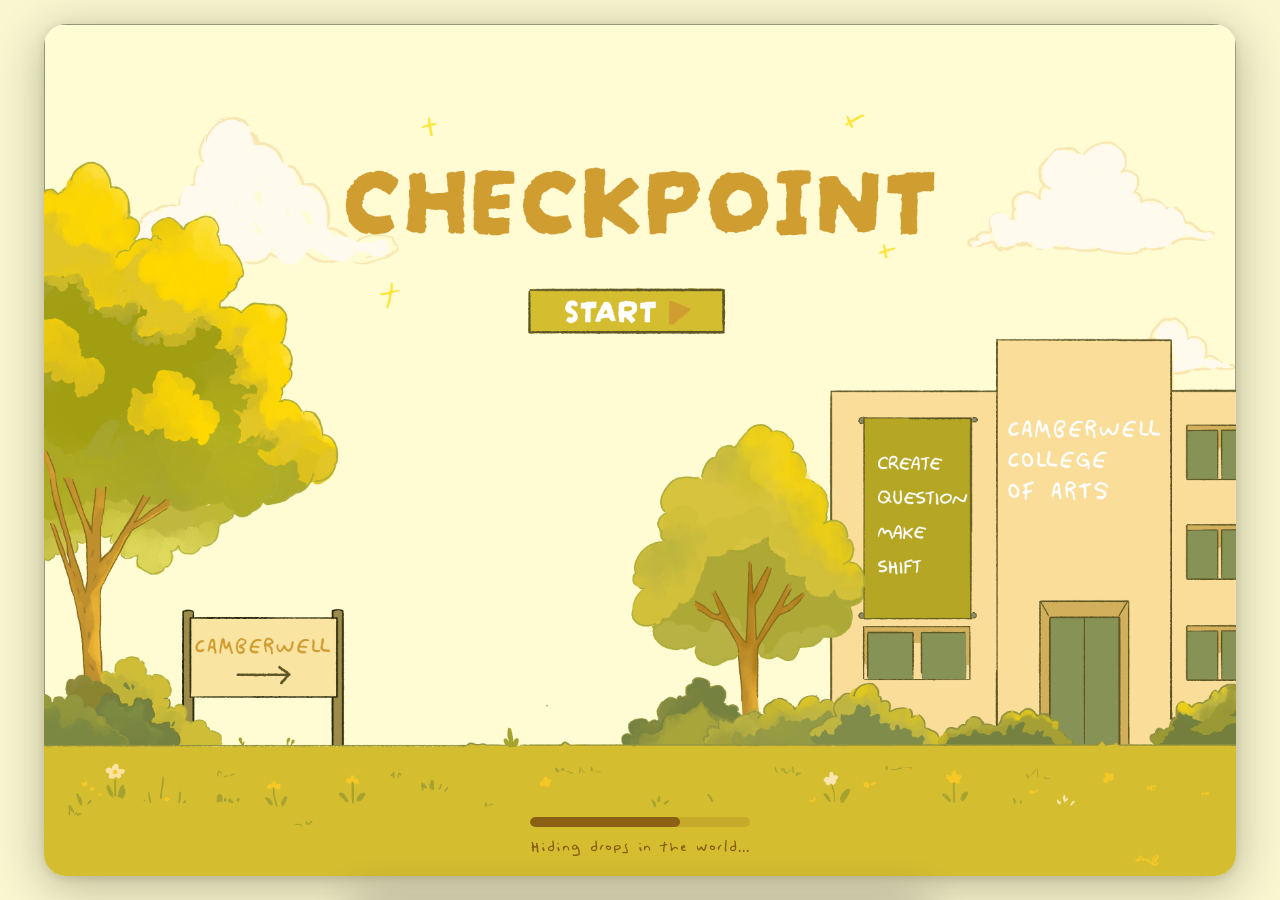
==== index.html @ 0025267d "added nickname system and study lobby usernames" ====
<!DOCTYPE html>
<html lang="en">
<head>
  <!-- Tells the browser what type of HTML this is -->
  <meta charset="UTF-8"/>
  <!-- Makes the website responsive on phones/tablets -->
  <meta name="viewport" content="width=device-width, initial-scale=1.0"/>
   <!-- Title shown on browser tab -->
  <title>CHECKPOINT — A digital archive by Camberwell students</title>
   <!-- Short description for search engines -->
  <meta name="description" content="Explore memories, music, unfinished thoughts, and creative fragments left by Camberwell students."/>
  <!-- Connects the CSS file for styling -->
  <link rel="stylesheet" href="css/styles.css"/>
</head>
<body>

<!-- ──────────────────────────────────────────────────────────────
     SCREEN 1 — ARRIVAL (loading + start merged into one screen)
     The illustration is shown immediately.
     A loading bar overlay fades out after ~2.5 s.
     Only then does the START button become active — no auto-advance.
────────────────────────────────────────────────────────────────── -->
<div class="screen active" id="screen-arrival">

  <!-- Image wrapper — JS sizes & centres the image precisely -->
  <div id="arrival-img-wrap">
    <img id="arrival-scene"
         src="img/Loading%20Screen%20Finish.png"
         alt="Checkpoint campus"/>

    <!-- Invisible hotspot: disabled until loading finishes, then JS enables it -->
    <button id="start-btn"
            aria-label="Enter the world"
            disabled
            onclick="transitionTo('nickname')">
    </button>

    <!-- Boy walk — wrapper clips; each img shifted so character stays centred -->
    <div id="boy-wrap" aria-hidden="true">
      <img class="boy-frame" id="boy-f1" src="img/Boy%20Walking%201.png"/>
      <img class="boy-frame" id="boy-f2" src="img/Boy%20Walking%202.png"/>
      <img class="boy-frame" id="boy-f3" src="img/Boy%20Walking%203.png"/>
    </div>

    <!-- Falling leaves from the tree canopy (arrival screen only) -->
    <div id="falling-leaves" aria-hidden="true"></div>

    <div id="sparkle-container"></div>
  </div>

  <!-- Loading bar sits on top; fades out when ready -->
  <div id="loading-overlay">
    <div class="loading-track">
      <div class="loading-fill" id="loading-fill"></div>
    </div>
    <p class="loading-text" id="loading-text">Waking up the campus...</p>
  </div>

</div>


<!-- ──────────────────────────────────────────────────────────────
     SCREEN 2 — NICKNAME (after START, before map)
────────────────────────────────────────────────────────────────── -->
<div class="screen" id="screen-nickname">
  <div id="nickname-img-wrap">
    <img id="nickname-bg" src="img/Nickname.png" alt="Choose nickname"/>

    <input id="nickname-input" type="text" maxlength="12"
           autocomplete="off" spellcheck="false"
           aria-label="Choose nickname"/>

    <button id="nickname-enter-btn" type="button"
            aria-label="Enter Camberwell"></button>

    <p id="nickname-error" aria-live="polite"></p>
  </div>
</div>


<!-- ──────────────────────────────────────────────────────────────
     SCREEN 3 — WORLD MAP
     SVG campus map with 5 zones and glowing checkpoint dots.
────────────────────────────────────────────────────────────────── -->
<div class="screen" id="screen-world">

  <!-- Framed wrapper — same border/shadow as the loading screen -->
  <div id="world-img-wrap">
    <img id="map-bg" src="img/page%202/Map%20Page%202.png" alt="Campus map"/>

    <!-- Walking boy avatar — controlled by WASD or click -->
    <div id="map-boy">
      <img class="map-frame" id="map-f1" src="img/Boy%20Walking%201.png" alt=""/>
      <img class="map-frame" id="map-f2" src="img/Boy%20Walking%202.png" alt=""/>
      <img class="map-frame" id="map-f3" src="img/Boy%20Walking%203.png" alt=""/>
    </div>

    <!-- Clickable zone hotspots overlaid on the map PNG -->
    <!-- Canvas easel — bottom-left wooden stand -->
    <button class="map-zone-btn" id="zone-canvas-btn"
            style="left:10%;top:74%"
            onclick="openCanvasRoom()"
            aria-label="Open Blank Canvas">
      <span class="mzb-dot"></span>
      <span class="mzb-label">🎨 Canvas</span>
    </button>

    <!-- Library building — left side, LIBRARY sign -->
    <button class="map-zone-btn" id="zone-library-btn"
            style="left:14%;top:44%"
            onclick="openLibrary()"
            aria-label="Open Library Timer">
      <span class="mzb-dot"></span>
      <span class="mzb-label">📚 Library</span>
    </button>

    <!-- Picnic blanket — vinyl disc + film tape, top right → Leave a Drop -->
    <button class="map-zone-btn mzb-drop" id="zone-picnic-btn"
            style="left:82%;top:31%"
            onclick="openLeaveFromPicnic()"
            aria-label="Leave a Drop">
      <span class="mzb-dot"></span>
      <span class="mzb-label">✏️ Leave a drop</span>
    </button>

    <!-- Green notice board — centre of map → show student notes -->
    <button class="map-zone-btn mzb-board" id="zone-board-btn"
            style="left:43%;top:52%"
            onclick="openNoticeBoard()"
            aria-label="Open Notice Board">
      <span class="mzb-dot"></span>
      <span class="mzb-label">📋 Notice Board</span>
    </button>

    <!-- Camera on tripod — upper centre → Camera Compass (photo links) -->
    <button class="map-zone-btn mzb-camera" id="zone-camera-btn"
            style="left:50%;top:28%"
            onclick="openCameraCompass()"
            aria-label="Open Camera Compass">
      <span class="mzb-dot"></span>
      <span class="mzb-label">📷 Camera Compass</span>
    </button>

    <!-- Map page nature decor — sparse grass & flowers on empty green only -->
    <div id="map-flowers" aria-hidden="true">
      <!-- Top-left grass -->
      <img class="map-deco map-grass map-top sway-c" src="img/page%202/grass.png" alt="" style="left:8%;top:19%;animation-duration:7s;animation-delay:0.4s"/>
      <img class="map-deco map-flower map-yellow map-top sway-a" src="img/page%202/Yellow%20Flowers.png" alt="" style="left:4%;top:23%;animation-duration:8s;animation-delay:0s"/>
      <!-- Top-middle grass flanking camera -->
      <img class="map-deco map-flower map-white map-top sway-b" src="img/page%202/Flower.png" alt="" style="left:34%;top:22%;animation-duration:7.4s;animation-delay:1.8s"/>
      <img class="map-deco map-flower map-yellow map-top sway-a" src="img/page%202/Yellow%20Flowers.png" alt="" style="left:63%;top:21%;animation-duration:6.8s;animation-delay:1.2s"/>
      <!-- Top-right grass near picnic -->
      <img class="map-deco map-grass map-top sway-b" src="img/page%202/grass.png" alt="" style="left:75%;top:21%;animation-duration:8.2s;animation-delay:2.2s"/>
      <img class="map-deco map-flower map-white map-top sway-c" src="img/page%202/Flower.png" alt="" style="left:87%;top:19%;animation-duration:7.6s;animation-delay:0.3s"/>
      <!-- Left side empty grass -->
      <img class="map-deco map-grass sway-a" src="img/page%202/grass.png" alt="" style="left:2%;top:53%;animation-duration:7.8s;animation-delay:1.6s"/>
      <!-- Right side empty grass -->
      <img class="map-deco map-grass sway-b" src="img/page%202/grass.png" alt="" style="left:93%;top:44%;animation-duration:7.2s;animation-delay:1.4s"/>
      <!-- Bottom foreground grass -->
      <img class="map-deco map-flower map-yellow sway-b" src="img/page%202/Yellow%20Flowers.png" alt="" style="left:24%;bottom:3%;animation-duration:8.4s;animation-delay:2s"/>
      <img class="map-deco map-grass sway-c" src="img/page%202/grass.png" alt="" style="left:39%;bottom:4%;animation-duration:6.5s;animation-delay:0.8s"/>
      <img class="map-deco map-flower map-white sway-a" src="img/page%202/Flower.png" alt="" style="left:52%;bottom:3%;animation-duration:8.2s;animation-delay:2.4s"/>
      <img class="map-deco map-flower map-yellow sway-b" src="img/page%202/Yellow%20Flowers.png" alt="" style="left:73%;bottom:4%;animation-duration:7s;animation-delay:1s"/>
    </div>

    <!-- HTML overlay: title sits above the map -->
    <div id="world-overlay">
      <div id="world-title-block">
        <div class="world-title">CHECKPOINT</div>
        <div class="world-subtitle">A digital archive by Camberwell students</div>
      </div>
      <button id="vol-toggle" onclick="toggleMapAudio()" aria-label="Toggle music" title="Toggle music">🔊</button>
    </div>
  </div>
</div>


<!-- ──────────────────────────────────────────────────────────────
     PANEL — GENERIC ZONE (garden / workshop / forest / corner)
────────────────────────────────────────────────────────────────── -->
<div id="panel-zone" role="region" aria-label="Zone drops">
  <div class="zone-panel-top">
    <div>
      <div class="zone-panel-heading" id="zone-panel-title"></div>
      <div class="zone-panel-desc"    id="zone-panel-desc"></div>
    </div>
    <button class="panel-close-btn" onclick="closeZonePanel()" aria-label="Close">✕</button>
  </div>
  <div class="zone-cards-grid" id="zone-cards-grid"></div>
</div>


<!-- ──────────────────────────────────────────────────────────────
     MODAL — DROP DETAIL
     Slides up when a checkpoint dot is clicked.
────────────────────────────────────────────────────────────────── -->
<div id="modal-drop" role="dialog" aria-modal="true" aria-label="Drop detail">
  <div class="drop-panel">
    <div class="drag-handle"></div>

    <div class="drop-row-top">
      <span class="drop-found-label" id="drop-found-label">📍 Drop Found</span>
      <button class="drop-close" onclick="closeDrop()" aria-label="Close">✕</button>
    </div>

    <div class="drop-content" id="drop-content-inner">
      <!-- rendered by JS -->
    </div>

    <p class="drop-caption" id="drop-caption"></p>

    <div class="drop-footer">
      <span class="mood-tag" id="drop-mood">peaceful</span>
      <span class="sep">·</span>
      <span class="drop-username" id="drop-username">anonymous student</span>
      <span class="sep">·</span>
      <span class="drop-timestamp" id="drop-timestamp"></span>
    </div>

  </div>
</div>


<!-- ──────────────────────────────────────────────────────────────
     MODAL — LEAVE A DROP
     Form to contribute a new drop to the archive.
────────────────────────────────────────────────────────────────── -->
<div id="modal-leave" role="dialog" aria-modal="true" aria-label="Leave a drop">
  <div class="leave-panel">
    <div class="drag-handle"></div>

    <div class="leave-header">
      <div class="leave-title"><span>✏️</span> Leave a drop</div>
      <button class="drop-close" onclick="closeLeaveForm()" aria-label="Close">✕</button>
    </div>

    <!-- Form -->
    <div id="leave-form-wrap">

      <div class="form-group">
        <label class="form-label" for="drop-url">Spotify / YouTube link <span style="opacity:.5;font-weight:400">(optional)</span></label>
        <input class="form-input" id="drop-url" type="url"
               placeholder="https://open.spotify.com/track/…"/>
      </div>

      <div class="form-group">
        <label class="form-label" for="drop-message">Write something <span style="opacity:.5;font-weight:400">(optional if link provided)</span></label>
        <textarea class="form-textarea" id="drop-message" maxlength="200"
                  placeholder="A song that got you through deadline week. A memory. A thought you never said out loud…"></textarea>
        <div class="char-count" id="char-count">0 / 200</div>
      </div>

      <div class="form-group">
        <label class="form-label">Where does this belong?</label>
        <div class="chip-row" id="area-chips">
          <!-- built by JS -->
        </div>
      </div>

      <div class="form-group">
        <label class="form-label">Mood</label>
        <div class="chip-row" id="mood-chips">
          <!-- built by JS -->
        </div>
      </div>

      <div class="form-group">
        <div class="anon-row">
          <input type="checkbox" id="anon-check" checked/>
          <label for="anon-check">Stay anonymous</label>
        </div>
        <div id="name-field-wrap" style="display:none; margin-top:8px">
          <input class="form-input" id="drop-name" type="text"
                 placeholder="Your name or a nickname"/>
        </div>
      </div>

      <button class="submit-btn" onclick="submitDrop()">Drop it into the world →</button>
    </div>

    <!-- Success state -->
    <div id="leave-success">
      <div class="success-icon">✨</div>
      <div class="success-title">Drop left behind.</div>
      <p class="success-text">
        Your fragment is now part of the world.<br/>
        Someone will find it — maybe today, maybe years from now.
      </p>
      <button class="success-back" onclick="closeLeaveForm()">Back to the map</button>
      <button class="success-board" onclick="closeLeaveForm(); openNoticeBoard();">📋 See it on the Notice Board</button>
    </div>
  </div>
</div>


<!-- ──────────────────────────────────────────────────────────────
     PANEL — MEDIA MEADOW (full zone detail)
────────────────────────────────────────────────────────────────── -->
<div id="panel-meadow" role="region" aria-label="Media Meadow">
  <div class="meadow-top">
    <div>
      <div class="meadow-heading">🎵 Media Meadow</div>
      <div class="meadow-desc">Songs, playlists, and videos left by students who needed music most.</div>
    </div>
    <button class="panel-close-btn" onclick="closeMeadow()" aria-label="Close Media Meadow">✕</button>
  </div>
  <div class="music-grid" id="meadow-grid">
    <!-- populated by JS -->
  </div>
</div>


<!-- ──────────────────────────────────────────────────────────────
     PANEL — CAMERA COMPASS (photo links / Instagram)
────────────────────────────────────────────────────────────────── -->
<div id="panel-camera" role="dialog" aria-modal="true" aria-label="Camera Compass">
  <div class="camera-panel-inner">
    <div class="camera-panel-header">
      <div class="camera-panel-title">📷 Camera Compass</div>
      <button class="panel-close-btn cam-close" onclick="closeCameraCompass()" aria-label="Close">✕</button>
    </div>
    <p class="camera-panel-sub">Photos and moments shared by Camberwell students.</p>

    <!-- Submit a link -->
    <div class="camera-submit-row">
      <input class="form-input cam-input" id="camera-link-input" type="url"
             placeholder="Instagram, Behance, VSCO, or photo URL…"/>
      <input class="form-input cam-input" id="camera-caption-input" type="text"
             placeholder="Caption (optional)" maxlength="100"/>
      <button class="camera-submit-btn" onclick="submitCameraLink()">📌 Pin it</button>
    </div>

    <!-- Upload a selfie / photo -->
    <div class="cam-selfie-divider">— or upload a photo —</div>
    <div class="cam-selfie-row">
      <input type="file" id="cam-file-input" accept="image/*" style="display:none"
             onchange="handleCameraUpload(this)"/>
      <button class="camera-submit-btn cam-selfie-btn"
              onclick="document.getElementById('cam-file-input').click()">📸 Choose Photo</button>
      <input class="form-input cam-input" id="cam-selfie-caption" type="text"
             placeholder="Caption (optional)" maxlength="100"/>
    </div>
    <div id="cam-upload-preview" class="cam-preview-wrap">
      <img id="cam-preview-img" class="cam-preview-img" alt="Preview"/>
      <button class="camera-submit-btn cam-pin-btn" onclick="submitSelfie()">
        📌 Pin to Notice Board
      </button>
    </div>

    <!-- Grid of submitted photo links -->
    <div class="camera-grid" id="camera-grid">
      <!-- populated by JS -->
    </div>
  </div>
</div>


<!-- ──────────────────────────────────────────────────────────────
     PANEL — NOTICE BOARD (kept for legacy JS references)
────────────────────────────────────────────────────────────────── -->
<div id="panel-noticeboard" style="display:none" aria-hidden="true"></div>

<!-- ──────────────────────────────────────────────────────────────
     SCREEN — NOTICE BOARD
────────────────────────────────────────────────────────────────── -->
<div class="screen" id="screen-noticeboard">
  <div id="nb-wrap">

    <img id="nb-bg" src="img/Notice%20Board/Notice%20Board.png" alt="Notice Board"/>

    <!-- Back to map -->
    <button id="nb-back" onclick="closeNoticeBoard()" aria-label="Back to map"></button>

    <!-- 6 sticky-note drop slots (populated by JS) -->
    <div class="nb-slot" id="nb-slot-0"></div>
    <div class="nb-slot" id="nb-slot-1"></div>
    <div class="nb-slot" id="nb-slot-2"></div>
    <div class="nb-slot" id="nb-slot-3"></div>
    <div class="nb-slot" id="nb-slot-4"></div>
    <div class="nb-slot" id="nb-slot-5"></div>

    <!-- Write a note — overlaid on the illustrated card -->
    <textarea id="nb-note-input"
              maxlength="200"
              placeholder="leave a thought…"></textarea>
    <button   id="nb-post-btn"
              onclick="submitNoticeBoardNote()"></button>

  </div>
</div>


<!-- ──────────────────────────────────────────────────────────────
     PANEL — BLANK CANVAS (drawing room)
────────────────────────────────────────────────────────────────── -->
<div id="panel-canvas" role="dialog" aria-modal="true" aria-label="Blank Canvas">
  <div class="canvas-panel-inner">
    <div class="canvas-panel-header">
      <div class="canvas-panel-title">🎨 Blank Canvas</div>
      <button class="panel-close-btn" onclick="closeCanvasRoom()" aria-label="Close">✕</button>
    </div>

    <!-- Toolbar -->
    <div class="canvas-toolbar" id="canvas-toolbar">
      <button class="tool-btn active" id="tool-pen"    onclick="setTool('pen')"    title="Pen">✏️</button>
      <button class="tool-btn"        id="tool-eraser" onclick="setTool('eraser')" title="Eraser">⬜</button>
      <button class="tool-btn"        id="tool-text"   onclick="setTool('text')"   title="Add text">T</button>

      <div class="toolbar-sep"></div>

      <!-- Brush size -->
      <input type="range" id="brush-size" min="2" max="40" value="6" title="Brush size"
             oninput="updateBrushSize(this.value)"/>

      <div class="toolbar-sep"></div>

      <!-- Colour swatches -->
      <div class="color-swatches" id="color-swatches">
        <div class="swatch selected" style="--c:#2a1a04" data-color="#2a1a04" onclick="setColor('#2a1a04')"></div>
        <div class="swatch" style="--c:#e05a2a" data-color="#e05a2a" onclick="setColor('#e05a2a')"></div>
        <div class="swatch" style="--c:#e8c242" data-color="#e8c242" onclick="setColor('#e8c242')"></div>
        <div class="swatch" style="--c:#4a9a4a" data-color="#4a9a4a" onclick="setColor('#4a9a4a')"></div>
        <div class="swatch" style="--c:#4a80c8" data-color="#4a80c8" onclick="setColor('#4a80c8')"></div>
        <div class="swatch" style="--c:#9a4ac8" data-color="#9a4ac8" onclick="setColor('#9a4ac8')"></div>
        <div class="swatch" style="--c:#e84a8a" data-color="#e84a8a" onclick="setColor('#e84a8a')"></div>
        <div class="swatch" style="--c:#f8f0d8" data-color="#f8f0d8" onclick="setColor('#f8f0d8')"></div>
        <input type="color" id="custom-color" title="Custom colour" value="#2a1a04"
               oninput="setColor(this.value)" style="width:28px;height:28px;border:none;border-radius:50%;cursor:pointer;padding:0"/>
      </div>

      <div class="toolbar-sep"></div>
      <button class="tool-btn tool-clear" onclick="clearCanvas()" title="Clear all">🗑</button>
    </div>

    <!-- The drawing surface -->
    <canvas id="drawing-canvas"></canvas>

    <!-- Floating text input (appears on canvas click in text mode) -->
    <input id="canvas-text-input" type="text" placeholder="Type something…"
           style="display:none; color:#2a1a04"/>
  </div>
</div>


<!-- ──────────────────────────────────────────────────────────────
     PANEL — LIBRARY TIMER (focus / study room)
────────────────────────────────────────────────────────────────── -->
<div id="panel-library" role="dialog" aria-modal="true" aria-label="Library Study Timer">
  <div class="library-panel-inner">
    <div class="library-panel-header">
      <div class="library-panel-title">📚 Library</div>
      <button class="panel-close-btn" onclick="closeLibrary()" aria-label="Close">✕</button>
    </div>

    <p class="library-subtitle">Set a timer. Work in silence.</p>

    <!-- Clock display -->
    <div class="timer-display" id="timer-display">00:00:00</div>

    <!-- Preset buttons -->
    <div class="timer-presets">
      <button class="preset-btn" onclick="setTimerPreset(25)">25 min</button>
      <button class="preset-btn" onclick="setTimerPreset(45)">45 min</button>
      <button class="preset-btn" onclick="setTimerPreset(60)">1 hr</button>
      <button class="preset-btn" onclick="setTimerPreset(90)">1.5 hr</button>
    </div>

    <!-- Custom input -->
    <div class="timer-inputs">
      <div class="time-input-group">
        <input type="number" id="t-hours"   min="0" max="23" value="0" placeholder="HH"/>
        <label>h</label>
      </div>
      <div class="time-input-group">
        <input type="number" id="t-minutes" min="0" max="59" value="25" placeholder="MM"/>
        <label>m</label>
      </div>
      <div class="time-input-group">
        <input type="number" id="t-seconds" min="0" max="59" value="0" placeholder="SS"/>
        <label>s</label>
      </div>
    </div>

    <!-- Controls -->
    <div class="timer-controls">
      <button class="timer-btn timer-start"  id="timer-start-btn"  onclick="toggleTimer()">▶ Start</button>
      <button class="timer-btn timer-reset"  onclick="resetTimer()">↺ Reset</button>
    </div>

    <p class="timer-note" id="timer-note"></p>
  </div>
</div>


<!-- ──────────────────────────────────────────────────────────────
     SCREEN 3 — STUDY LOBBY (illustrated page)
────────────────────────────────────────────────────────────────── -->
<div class="screen" id="screen-study">
  <div id="study-img-wrap">
    <img id="study-bg"
         src="img/Study%20Group/Study%20Lobby.png"
         alt="Study Lobby"/>

    <!-- Transparent back button over illustrated "< back to map" -->
    <button id="study-back" onclick="backFromStudy()" aria-label="Back to map"></button>

    <!-- Transparent hit-target over the illustrated green "start" button -->
    <button id="study-start-btn" onclick="openStudyTimerModal()" aria-label="Start timer"></button>

    <!-- Online users on the laptop screen -->
    <div id="study-laptop-online" aria-live="polite"></div>

    <!-- Countdown overlay — shown when timer is running -->
    <div id="study-timer-display">
      <div id="study-timer-count">00:00</div>
      <button id="study-timer-stop" onclick="stopStudyTimer()" aria-label="Stop timer">■ Stop</button>
    </div>

    <!-- Music selector — below the timer card -->
    <div id="study-music-picker">
      <button class="study-music-btn" data-track="ink-rain"   onclick="playStudyMusic('ink-rain')">Ink Rain</button>
      <button class="study-music-btn" data-track="petals"     onclick="playStudyMusic('petals')">Petals</button>
      <button class="study-music-btn" data-track="tokyo-cafe" onclick="playStudyMusic('tokyo-cafe')">Tokyo Cafe</button>
      <button class="study-music-btn" id="study-music-off"    onclick="stopStudyMusic()">Off</button>
    </div>
  </div>
</div>

<!-- Study timer duration picker modal -->
<div id="study-timer-modal" role="dialog" aria-modal="true" aria-label="Set study timer">
  <div id="study-timer-panel">
    <div id="study-timer-title">⏱ How long will you study?</div>
    <div id="study-dur-presets">
      <button class="study-dur-btn" data-min="25"  onclick="selectStudyDur(this)">25 min</button>
      <button class="study-dur-btn" data-min="45"  onclick="selectStudyDur(this)">45 min</button>
      <button class="study-dur-btn" data-min="60"  onclick="selectStudyDur(this)">60 min</button>
      <button class="study-dur-btn" data-min="90"  onclick="selectStudyDur(this)">90 min</button>
    </div>
    <input id="study-custom-min" type="number" min="0.5" max="300" step="0.5"
           placeholder="Custom minutes (0.5 = 30 sec)"/>
    <div id="study-timer-actions">
      <button id="study-timer-cancel"  onclick="cancelStudyTimerModal()">Cancel</button>
      <button id="study-timer-confirm" onclick="confirmStudyTimer()">Start</button>
    </div>
  </div>
</div>


<!-- ──────────────────────────────────────────────────────────────
     SCREEN 4 — LEAVE A DROP (illustrated page)
────────────────────────────────────────────────────────────────── -->
<div class="screen" id="screen-leave-page">
  <div id="leave-page-wrap">

    <!-- Full-bleed illustrated background -->
    <img id="leave-page-bg"
         src="img/Leave%20a%20Drop/Leave%20a%20Drop%20(2).png"
         alt="Leave a drop"/>

    <!-- Invisible hit-target over the illustrated "← back to map" text -->
    <button id="leave-page-back" onclick="backToMap()" aria-label="Back to map"></button>

    <!-- Invisible overlays — illustration provides all visual UI.
         #leave-page-form covers the whole dashed box; children are placed
         over the exact illustrated elements. -->
    <div id="leave-page-form">

      <!-- Inline input sits over the illustrated white rectangle -->
      <input id="lp-url-input" type="text"
             placeholder="Paste a TikTok, YouTube, Spotify link..."
             onkeydown="if(event.key==='Enter') submitLeavePageDrop()"/>

      <!-- Green drop it button -->
      <button class="lp-drop-btn" onclick="submitLeavePageDrop()" aria-label="Drop it"></button>

    </div>

    <!-- Success state — swaps in after submit -->
    <div id="leave-page-success">
      <div class="lp-success-icon">✨</div>
      <div class="lp-success-title">Drop left behind.</div>
      <p class="lp-success-sub">Your fragment is now part of the world.</p>
      <button class="lp-success-back"  onclick="backToMap()">← back to map</button>
      <button class="lp-success-board" onclick="backToMap(); openNoticeBoard();">📋 See the Notice Board</button>
    </div>

  </div>
</div>


<!-- Toast notification -->
<div id="toast" role="status" aria-live="polite"></div>

<!-- ──────────────────────────────────────────────────────────────
     SCREEN 5 — CAMPUS CAMERA
────────────────────────────────────────────────────────────────── -->
<div class="screen" id="screen-camera">
  <div id="cc-wrap">

    <img id="cc-bg" src="img/Campus%20Camera/Campus%20Camera.png" alt="Campus Camera"/>

    <!-- Back to map hit-target -->
    <button id="cc-back" onclick="backFromCamera()" aria-label="Back to map"></button>

    <!-- "Choose a file" hit-target over the illustrated button -->
    <button id="cc-upload-btn" onclick="ccTriggerUpload()" aria-label="Upload photo"></button>
    <input type="file" id="cc-file-input" accept="image/jpeg,image/png,image/webp,.jpg,.jpeg,.png,.webp"
           style="display:none" onchange="ccHandleUpload(this)">
    <p id="cc-upload-status" aria-live="polite"></p>

    <!-- Photo slots — absolute over 2048×1447 background, clipped to inner frames -->
    <div id="cc-grid" class="campus-camera-section"></div>

  </div>
</div>

<!-- ──────────────────────────────────────────────────────────────
     SCREEN 6 — CANVAS ROOM
────────────────────────────────────────────────────────────────── -->
<div class="screen" id="screen-canvas">
  <div id="cv-wrap">

    <!-- ── Toolbar ── -->
    <div id="cv-toolbar">

      <button id="cv-back" onclick="backFromCanvas()">← Map</button>

      <div class="cv-divider"></div>

      <!-- Drawing tools -->
      <div class="cv-group">
        <button class="cv-tool-btn active" data-tool="pencil"     onclick="cvSetTool('pencil')"     title="Pencil">✏️</button>
        <button class="cv-tool-btn"        data-tool="pen"        onclick="cvSetTool('pen')"        title="Ink Pen">🖊</button>
        <button class="cv-tool-btn"        data-tool="brush"      onclick="cvSetTool('brush')"      title="Brush">🖌️</button>
        <button class="cv-tool-btn"        data-tool="marker"     onclick="cvSetTool('marker')"     title="Marker">🖍️</button>
        <button class="cv-tool-btn"        data-tool="highlighter"onclick="cvSetTool('highlighter')"title="Highlighter">🌟</button>
        <button class="cv-tool-btn"        data-tool="eraser"     onclick="cvSetTool('eraser')"     title="Eraser">◻</button>
        <button class="cv-tool-btn"        data-tool="text"       onclick="cvSetTool('text')"       title="Text Box">T</button>
      </div>

      <div class="cv-divider"></div>

      <!-- Color swatches + custom picker -->
      <div class="cv-group" id="cv-swatches">
        <button class="cv-swatch active" style="background:#222"    onclick="cvSetColor('#222222')"></button>
        <button class="cv-swatch"        style="background:#fff"    onclick="cvSetColor('#ffffff')"></button>
        <button class="cv-swatch"        style="background:#e8504a" onclick="cvSetColor('#e8504a')"></button>
        <button class="cv-swatch"        style="background:#f07d3c" onclick="cvSetColor('#f07d3c')"></button>
        <button class="cv-swatch"        style="background:#f5c518" onclick="cvSetColor('#f5c518')"></button>
        <button class="cv-swatch"        style="background:#4caf70" onclick="cvSetColor('#4caf70')"></button>
        <button class="cv-swatch"        style="background:#4a90d9" onclick="cvSetColor('#4a90d9')"></button>
        <button class="cv-swatch"        style="background:#9b67c8" onclick="cvSetColor('#9b67c8')"></button>
        <button class="cv-swatch"        style="background:#f06292" onclick="cvSetColor('#f06292')"></button>
        <button class="cv-swatch"        style="background:#8b5e3c" onclick="cvSetColor('#8b5e3c')"></button>
        <input  type="color" id="cv-color-picker" value="#222222" title="Custom colour" onchange="cvSetColor(this.value)">
      </div>

      <div class="cv-divider"></div>

      <!-- Brush size -->
      <div class="cv-group cv-size-group">
        <span class="cv-size-label">Size</span>
        <input type="range" id="cv-size" min="1" max="50" value="4" oninput="cvUpdateSize(this.value)">
        <span id="cv-size-val">4</span>
      </div>

      <div class="cv-divider"></div>

      <!-- Actions -->
      <div class="cv-group">
        <button class="cv-action-btn" onclick="cvAddImage()"  title="Add image / meme">🖼️</button>
        <button class="cv-action-btn" onclick="cvEmail()"     title="Download &amp; email">📧</button>
        <button class="cv-action-btn" onclick="cvClear()"     title="Clear canvas">🗑️</button>
      </div>
    </div>

    <!-- ── Drawing canvas ── -->
    <canvas id="cv-canvas"
            ondragover="event.preventDefault()"
            ondrop="cvDropImage(event)"></canvas>

    <!-- ── Floating image (move + resize before committing) ── -->
    <div id="cv-img-float" style="display:none">
      <img id="cv-img-float-el" alt="" draggable="false">
      <div class="cv-hdot cv-hdot-nw" data-handle="nw"></div>
      <div class="cv-hdot cv-hdot-ne" data-handle="ne"></div>
      <div class="cv-hdot cv-hdot-sw" data-handle="sw"></div>
      <div class="cv-hdot cv-hdot-se" data-handle="se"></div>
      <div class="cv-float-bar">
        <button onclick="cvCommitImage()">✓ Place</button>
        <button onclick="cvCancelImage()">✕</button>
      </div>
    </div>

    <!-- ── Floating text box (drag, resize, commit) ── -->
    <div id="cv-tbox" style="display:none">
      <div id="cv-tbox-handle" title="Drag to move">⠿ drag</div>
      <textarea id="cv-tbox-ta" placeholder="Type here…" spellcheck="false"></textarea>
      <div class="cv-hdot cv-hdot-se" data-handle="se"></div>
      <div class="cv-float-bar">
        <button onclick="cvCommitTextbox()">✓ Place</button>
        <button onclick="cvCancelTextbox()">✕</button>
      </div>
    </div>

    <!-- ── Hidden file picker ── -->
    <input type="file" id="cv-img-input" accept="image/*" style="display:none" onchange="cvLoadImageFile(this)">

  </div>
</div>



<!-- Loading screen music -->
<audio id="loading-audio" loop preload="auto">
  <source src="sound/idoberg-summer-tropical-house-guitar-loop-357385.mp3" type="audio/mpeg"/>
</audio>

<!-- Map ambient audio -->
<audio id="ambient-audio" loop preload="auto">
  <source src="sound/First%20Bell%20Summer.mp3" type="audio/mpeg"/>
</audio>

<!-- Study lobby music -->
<audio id="study-audio" loop preload="none"></audio>

<!-- ── Scripts ──────────────────────────────────────────────── -->
<script src="https://www.gstatic.com/firebasejs/10.14.1/firebase-app-compat.js"></script>
<script src="https://www.gstatic.com/firebasejs/10.14.1/firebase-firestore-compat.js"></script>
<script src="js/firebase-config.js"></script>
<script src="js/firebase-interactive.js"></script>
<script src="https://cdn.jsdelivr.net/npm/@supabase/supabase-js@2/dist/umd/supabase.js"></script>
<script src="js/game.js"></script>
<script src="js/drops.js"></script>
<script src="js/app.js"></script>

</body>
</html>
---- css/styles.css ----
@font-face {
  font-family: 'UglyDave';
  src: url('../assets/fonts/UglyDaveRegular.otf') format('opentype');
  font-weight: normal;
  font-style: normal;
  font-display: swap;
}


*, *::before, *::after { margin: 0; padding: 0; box-sizing: border-box; }

/* Form controls don't inherit font-family by default — force it */
input, textarea, button, select, optgroup { font-family: inherit; }

:root {
  --sky:        #f9f7d6;
  --brown:      #8b6014;
  --brown-dark: #5a3a08;
  --dark:       #2a1a04;

  --meadow:     #c5d848;
  --meadow-bg:  #dff07a;
  --garden:     #f4b8ce;
  --garden-bg:  #fce4ef;
  --workshop:   #e8c870;
  --workshop-bg:#f8e8a8;
  --forest:     #4a7a38;
  --forest-bg:  #7ab860;
  --corner:     #f0a830;
  --corner-bg:  #f8d070;

  --glow:       #ffe040;
}

html, body {
  width: 100%; height: 100%;
  overflow: hidden;
  background: var(--sky);
  font-family: 'UglyDave', sans-serif;
  color: var(--dark);
}

/* ─── SCREEN SYSTEM ─────────────────────────────────────────────────────── */
.screen {
  position: fixed; inset: 0;
  opacity: 0; pointer-events: none;
  transition: opacity 0.7s ease;
}
/* Only inactive screens block clicks — active screens rely on per-element rules */
.screen:not(.active),
.screen:not(.active) * {
  pointer-events: none !important;
}
.screen.active {
  opacity: 1; pointer-events: auto;
}

/* ─── ARRIVAL SCREEN (loading + start merged) ───────────────────────────── */
#screen-arrival {
  background: #f8f7d0;
  display: flex;
  align-items: center;
  justify-content: center;
}

/* Aspect-ratio locked wrapper — 1008×720 (7:5).
   width uses min() so it shrinks from height-constraint without ever stretching. */
#arrival-img-wrap {
  position: relative;
  aspect-ratio: 1008 / 720;
  width: min(calc(100vw - 56px), calc((100vh - 48px) * 1008 / 720));
  height: auto;
  overflow: hidden;
  border-radius: 22px;
  box-shadow: 0 10px 48px rgba(42,26,4,0.30), 0 2px 8px rgba(42,26,4,0.12);
}

/* Image fills the wrapper exactly — wrapper ratio matches image ratio */
#arrival-scene {
  position: absolute;
  inset: 0;
  width: 100%;
  height: 100%;
  object-fit: fill;
  display: block;
  user-select: none;
  pointer-events: none;
}

/* Invisible hotspot over the painted START button.
   Completely hidden (opacity 0) until JS adds .ready after loading. */
#start-btn {
  position: absolute;
  background: transparent;
  border: none;
  border-radius: 5px;
  outline: none;
  z-index: 20;
  opacity: 0;
  cursor: default;
  pointer-events: none;
}
/* .ready is added by JS once the loading bar finishes */
#start-btn.ready {
  opacity: 1;
  cursor: pointer;
  pointer-events: auto;
  z-index: 40;
  /* Completely invisible — the illustrated START button is the only visual */
  background: transparent;
  border: none;
  box-shadow: none;
  outline: none;
}

/* ── BOY WALKING ON LOADING SCREEN ──────────────────────────────────────── */
/* The wrapper clips to show only the character width; each <img> is shifted */
/* horizontally so its character always appears at the centre of the window. */
/* This prevents the "sliding backward" caused by the character sitting at   */
/* different x-positions within each source PNG.                              */
#boy-wrap {
  position: absolute;
  bottom: -3%;          /* feet sit at the very bottom edge where the bushes are cut off */
  left: -110px;
  height: 24%;
  /* No width / no overflow:hidden — images extend freely so the full        */
  /* character (including head) is always visible. The parent #arrival-img-  */
  /* wrap already clips at the screen edges via its own overflow:hidden.     */
  pointer-events: none;
  z-index: 8;
  will-change: left;
  animation: boyMarch 11s linear infinite;
}

/* All frames: same height, pinned to wrapper bottom, auto width */
.boy-frame {
  position: absolute;
  bottom: 0;
  left: 0;
  height: 100%;
  width: auto;
  opacity: 0;           /* hidden by default; keyframes reveal each in turn  */
}

/* translateX shifts each image so its character is centred in the wrapper.
   Formula: (0.13 − cx) × 100% where 0.13 = half wrapper/img width ratio.
   Because translateX% is relative to the element's own width, these values
   are viewport-independent and stay correct at any screen size.             */
#boy-f1 { transform: translateX(  2%); }   /* cx 0.11 */
#boy-f2 { transform: translateX(-21%); }   /* cx 0.34 */
#boy-f3 { transform: translateX(-71%); }   /* cx 0.84 */

/* Sequence 1(700ms) → 2(500ms) → 3(700ms) → 2(500ms), total 2400ms.       */
/* step-end = instant cut, no cross-fade.                                    */
#boy-f1 { animation: boyFrame1 2.4s step-end infinite; }
#boy-f2 { animation: boyFrame2 2.4s step-end infinite; }
#boy-f3 { animation: boyFrame3 2.4s step-end infinite; }

@keyframes boyFrame1 {
  0%      { opacity: 1; }   /* on 0–29.17% (700ms) */
  29.17%  { opacity: 0; }
}
@keyframes boyFrame2 {
  0%      { opacity: 0; }
  29.17%  { opacity: 1; }   /* on 29.17–50% (500ms) */
  50%     { opacity: 0; }
  79.17%  { opacity: 1; }   /* on 79.17–100% (500ms) */
}
@keyframes boyFrame3 {
  0%      { opacity: 0; }
  50%     { opacity: 1; }   /* on 50–79.17% (700ms) */
  79.17%  { opacity: 0; }
}

@keyframes boyMarch {
  0%   { left: -110px; }
  100% { left: calc(100% + 80px); }
}

/* ── FALLING LEAVES FROM LEFT TREE (arrival screen only) ─────────────────── */
#falling-leaves {
  position: absolute;
  inset: 0;
  pointer-events: none;
  z-index: 6;
  overflow: hidden;
}
.fall-leaf {
  position: absolute;
  pointer-events: none;
  opacity: 0;
  height: auto;
  will-change: transform, opacity;
  animation: leafDriftFall linear 0s infinite;
}
@keyframes leafDriftFall {
  0%   { opacity: 0; transform: translate(0, 0) rotate(0deg); }
  4%   { opacity: 1; }
  18%  { opacity: 1; transform: translate(var(--leaf-dx1), var(--leaf-dy1)) rotate(var(--leaf-rot1)); }
  36%  { opacity: 1; transform: translate(var(--leaf-dx2), var(--leaf-dy2)) rotate(var(--leaf-rot2)); }
  54%  { opacity: 1; transform: translate(var(--leaf-dx3), var(--leaf-dy3)) rotate(var(--leaf-rot3)); }
  72%  { opacity: 1; transform: translate(var(--leaf-dx4), var(--leaf-dy4)) rotate(var(--leaf-rot4)); }
  90%  { opacity: 1; transform: translate(var(--leaf-dx5), var(--leaf-dy5)) rotate(var(--leaf-rot5)); }
  97%  { opacity: 1; }
  100% { opacity: 0; transform: translate(var(--leaf-dx), var(--leaf-dy)) rotate(var(--leaf-rot)); }
}

/* ── WIND PARTICLES ──────────────────────────────────────────────────────── */
#wind-particles { position: absolute; inset: 0; pointer-events: none; z-index: 9; overflow: hidden; }

.wind-leaf {
  position: absolute;
  pointer-events: none;
  opacity: 0;
  top: var(--y, 30%);
  width: var(--sz, 14px);
  height: auto;
  animation: leafDrift var(--dur, 5s) ease-in-out var(--del, 0s) infinite;
  will-change: left, opacity, transform;
}
@keyframes leafDrift {
  0%   { left: -40px;            opacity: 0;   transform: translateY(0)              rotate(0deg); }
  6%   {                         opacity: var(--op, 0.75); }
  88%  {                         opacity: var(--op, 0.65); }
  100% { left: calc(100% + 40px); opacity: 0;  transform: translateY(var(--lift,-20px)) rotate(var(--rot,270deg)); }
}

/* Loading overlay — visual only, never blocks clicks */
#loading-overlay {
  position: absolute; inset: 0;
  display: flex;
  flex-direction: column;
  align-items: center;
  justify-content: flex-end;
  padding-bottom: 44px;
  z-index: 30;
  pointer-events: none !important;
  transition: opacity 0.6s ease;
  border-radius: inherit;         /* clips to the same 22px radius as wrapper */
}
#loading-overlay.hidden {
  opacity: 0;
  visibility: hidden;
  pointer-events: none;
}
.loading-track {
  width: 220px; height: 10px;
  background: rgba(139,96,20,0.2);
  border-radius: 5px; overflow: hidden;
  margin: 0 auto 10px;
}
.loading-fill {
  height: 100%;
  background: var(--brown);
  border-radius: 5px;
  width: 0%;
  transition: width 0.15s linear;
}
.loading-text {
  font-family: 'UglyDave', sans-serif;
  color: var(--brown);
  font-size: 1rem;
  letter-spacing: 0.06em;
}

#sparkle-container {
  position: absolute; inset: 0;
  pointer-events: none;
  z-index: 25;
}
/* Sparkles (shown after loading) */
.sparkle {
  position: absolute;
  font-size: 1rem; font-weight: 900;
  color: var(--brown);
  pointer-events: none; z-index: 25;
  animation: sparkleFloat var(--d, 4s) ease-in-out infinite;
  opacity: 0;  /* hidden until loading done */
}
.sparkle.visible { opacity: 0.65; }
@keyframes sparkleFloat {
  0%,100% { transform: translateY(0) rotate(0deg);    opacity: 0.65; }
  50%      { transform: translateY(-10px) rotate(20deg); opacity: 1;  }
}

/* ─── NICKNAME SCREEN ───────────────────────────────────────────────────── */
#screen-nickname {
  background: var(--sky);
  display: flex;
  align-items: center;
  justify-content: center;
}
#nickname-img-wrap {
  position: relative;
  aspect-ratio: 2048 / 1447;
  width: min(calc(100vw - 56px), calc((100vh - 48px) * 2048 / 1447));
  height: auto;
  overflow: hidden;
  border-radius: 22px;
  box-shadow: 0 10px 48px rgba(42,26,4,0.30), 0 2px 8px rgba(42,26,4,0.12);
}
#nickname-bg {
  position: absolute;
  inset: 0;
  width: 100%;
  height: 100%;
  object-fit: fill;
  display: block;
  user-select: none;
  pointer-events: none;
}
#nickname-input {
  position: absolute;
  left: 28%;
  top: 52.5%;
  width: 44%;
  height: 5.5%;
  z-index: 20;
  padding-left: 12px;
  padding-right: 12px;
  border: none;
  outline: none;
  background: transparent;
  font-family: 'UglyDave', sans-serif;
  font-size: 28px;
  color: #354a2e;
  text-align: left;
  letter-spacing: 0.02em;
  pointer-events: auto;
}
#nickname-input::placeholder { color: rgba(53, 74, 46, 0.35); }
#nickname-enter-btn {
  position: absolute;
  left: 38%;
  top: 67.3%;
  width: 24%;
  height: 7.2%;
  z-index: 30;
  border: none;
  background: transparent;
  cursor: pointer;
  pointer-events: auto;
  padding: 0;
  margin: 0;
  -webkit-tap-highlight-color: transparent;
}
#nickname-enter-btn:focus-visible {
  outline: 2px solid rgba(58, 82, 24, 0.45);
  outline-offset: 2px;
}
#nickname-error {
  position: absolute;
  left: 26.5%;
  top: 76%;
  width: 46%;
  z-index: 20;
  pointer-events: none;
  text-align: center;
  font-family: 'UglyDave', sans-serif;
  font-size: 14px;
  color: #8b3018;
  opacity: 0;
  transition: opacity 0.2s ease;
}
#nickname-error.visible { opacity: 1; }

/* ─── WORLD SCREEN ───────────────────────────────────────────────────────── */
#screen-world {
  display: flex;
  align-items: center;
  justify-content: center;
}

/* Same aspect-ratio lock as arrival and leave-drop */
#world-img-wrap {
  position: relative;
  aspect-ratio: 1008 / 720;
  width: min(calc(100vw - 56px), calc((100vh - 48px) * 1008 / 720));
  height: auto;
  overflow: hidden;
  border-radius: 22px;
  box-shadow: 0 10px 48px rgba(42,26,4,0.30), 0 2px 8px rgba(42,26,4,0.12);
  background: #f8f7d0;
}

/* ── MAP AVATAR ──────────────────────────────────────────────────────────── */
#map-boy {
  position: absolute;
  height: 24%;
  width: auto;
  pointer-events: none;
  z-index: 10;
  transform: translateX(-50%);
  will-change: left, top;
}
.map-frame {
  position: absolute;
  bottom: 0; left: 0;
  height: 100%; width: auto;
  opacity: 0;
}
#map-f1 { opacity: 1; transform: translateX(  2%); }
#map-f2 {             transform: translateX(-21%); }
#map-f3 {             transform: translateX(-71%); }

/* Map image fills the wrapper exactly — no stretch, wrapper ratio matches */
#map-bg {
  position: absolute;
  inset: 0;
  width: 100%;
  height: 100%;
  object-fit: fill;
  display: block;
  user-select: none;
}

/* HTML overlay on top of canvas: title + FAB */
#world-overlay {
  position: absolute; top: 0; left: 0; right: 0;
  display: flex; align-items: flex-start; justify-content: space-between;
  padding: 16px 22px;
  z-index: 10;
  pointer-events: none;           /* let clicks pass through to canvas */
}
#world-overlay > * { pointer-events: all; }

#world-title-block {
  background: rgba(253,248,236,0.82);
  border-radius: 12px;
  padding: 8px 16px;
  backdrop-filter: blur(4px);
}
.world-title {
  font-family: 'UglyDave', sans-serif;
  font-size: 1.3rem; color: var(--brown); letter-spacing: 0.04em;
}
.world-subtitle {
  font-size: 0.72rem; color: rgba(139,96,20,0.7);
  font-style: italic; margin-top: 1px;
}

#add-drop-fab {
  background: var(--brown); color: white;
  border: none; border-radius: 24px;
  padding: 10px 22px;
  font-family: 'UglyDave', sans-serif; font-size: 0.95rem;
  cursor: pointer; letter-spacing: 0.03em;
  box-shadow: 0 4px 0 var(--brown-dark);
  transition: transform 0.15s, box-shadow 0.15s;
}
#add-drop-fab:hover  { transform: translateY(-2px); box-shadow: 0 6px 0 var(--brown-dark); }
#add-drop-fab:active { transform: translateY(2px);  box-shadow: 0 2px 0 var(--brown-dark); }

/* ─── GENERIC ZONE PANEL ─────────────────────────────────────────────────── */
#panel-zone {
  position: fixed; inset: 0; z-index: 60;
  background: linear-gradient(160deg, #f8e8b0 0%, #e8c860 100%);
  transform: translateX(100%);
  transition: transform 0.5s cubic-bezier(0.32,0.72,0,1);
  overflow-y: auto; padding: 36px 40px 60px;
  pointer-events: none;
}
#panel-zone.open { transform: translateX(0); pointer-events: all; }

.zone-panel-top {
  display: flex; justify-content: space-between; align-items: flex-start;
  margin-bottom: 28px;
}
.zone-panel-heading {
  font-family: 'UglyDave', sans-serif;
  font-size: 2rem; color: #2a1a04;
}
.zone-panel-desc { font-size: 0.88rem; color: #5a4018; margin-top: 4px; font-style: italic; }

.zone-cards-grid {
  display: grid;
  grid-template-columns: repeat(auto-fill, minmax(260px, 1fr));
  gap: 18px;
}
.zone-card {
  background: rgba(255,255,255,0.75);
  border-radius: 16px; padding: 18px;
  cursor: pointer; border: 2px solid rgba(255,255,255,0.6);
  transition: transform 0.2s, box-shadow 0.2s;
}
.zone-card:nth-child(odd)  { transform: rotate(-0.5deg); }
.zone-card:nth-child(even) { transform: rotate( 0.5deg); }
.zone-card:hover {
  transform: translateY(-5px) rotate(0deg) !important;
  box-shadow: 0 10px 24px rgba(0,0,0,0.14);
}
.zc-icon  { font-size: 1.8rem; margin-bottom: 8px; }
.zc-text  { font-size: 0.92rem; line-height: 1.55; font-style: italic; color: #2a1a04; margin-bottom: 10px; }
.zc-footer { display: flex; align-items: center; gap: 7px; flex-wrap: wrap; }

/* ─── DROP MODAL ─────────────────────────────────────────────────────────── */
#modal-drop {
  position: fixed; inset: 0; z-index: 100;
  display: flex; align-items: center; justify-content: center;
  background: rgba(42,26,4,0);
  pointer-events: none;
  transition: background 0.35s ease;
  padding: 20px;
}
#modal-drop.open {
  background: rgba(42,26,4,0.80);
  pointer-events: all;
}
.drop-panel {
  background: #fdf8ec;
  border-radius: 20px;
  padding: 20px 26px 28px;
  width: 100%; max-width: 760px;
  max-height: 92vh; overflow-y: auto;
  transform: scale(0.9) translateY(24px);
  opacity: 0;
  transition: transform 0.38s cubic-bezier(0.32,0.72,0,1), opacity 0.32s ease;
  border: 2px solid rgba(139,96,20,0.12);
  box-shadow: 0 12px 80px rgba(0,0,0,0.35);
}
#modal-drop.open .drop-panel {
  transform: scale(1) translateY(0);
  opacity: 1;
}

/* drag handle — repurposed as a top divider line */
.drag-handle { display: none; }

.drop-row-top {
  display: flex; justify-content: space-between; align-items: flex-start;
  margin-bottom: 12px;
}
.drop-found-label {
  font-family: 'UglyDave', sans-serif;
  font-size: 0.78rem; letter-spacing: 0.12em;
  text-transform: uppercase; color: var(--brown);
}
.drop-close {
  background: rgba(139,96,20,0.1); border: none; cursor: pointer;
  font-size: 1.1rem; color: var(--brown);
  width: 32px; height: 32px; border-radius: 50%;
  display: flex; align-items: center; justify-content: center;
  transition: background 0.2s;
  flex-shrink: 0;
}
.drop-close:hover { background: rgba(139,96,20,0.22); }

.drop-content { margin: 14px 0; }
.drop-content iframe {
  width: 100%; border: none; border-radius: 14px;
  display: block;
}
/* Photos: show full image uncropped */
.drop-content img {
  width: 100%; height: auto;
  border-radius: 14px; display: block;
  max-height: 70vh; object-fit: contain;
  background: rgba(0,0,0,0.03);
}
.drop-text-body {
  font-size: 1.1rem; line-height: 1.8;
  font-style: italic;
  border-left: 3px solid var(--brown);
  padding-left: 16px;
  color: var(--dark);
  white-space: pre-wrap;
}

.drop-caption {
  font-size: 0.92rem; color: #6a4a18; line-height: 1.5;
  margin: 10px 0;
}

.drop-footer {
  display: flex; align-items: center; gap: 8px; flex-wrap: wrap;
  margin-top: 14px; padding-top: 14px;
  border-top: 1px solid rgba(139,96,20,0.12);
  font-size: 0.84rem; color: #9a7048;
}
.drop-footer .sep { opacity: 0.4; }

/* mood tags */
.mood-tag {
  display: inline-block; padding: 2px 11px;
  border-radius: 20px; font-family: 'UglyDave', sans-serif;
  font-size: 0.75rem; letter-spacing: 0.04em;
}
.mood-hopeful     { background: #d4f0a8; color: #2e5a08; }
.mood-overwhelmed { background: #f0c8d0; color: #881828; }
.mood-nostalgic   { background: #dcd0f4; color: #341870; }
.mood-lonely      { background: #c8dcf0; color: #183880; }
.mood-peaceful    { background: #c8f0e4; color: #106048; }
.mood-chaotic     { background: #f0e0a0; color: #806010; }
.mood-inspired    { background: #f8d8a0; color: #804010; }

.leave-drop-cta {
  display: block; width: 100%; margin-top: 18px;
  padding: 13px; background: var(--brown); color: white;
  border: none; border-radius: 12px;
  font-family: 'UglyDave', sans-serif; font-size: 1.05rem;
  cursor: pointer; text-align: center; letter-spacing: 0.04em;
  box-shadow: 0 4px 0 var(--brown-dark);
  transition: transform 0.15s, box-shadow 0.15s;
}
.leave-drop-cta:hover  { transform: translateY(-2px); box-shadow: 0 6px 0 var(--brown-dark); }
.leave-drop-cta:active { transform: translateY(2px);  box-shadow: 0 2px 0 var(--brown-dark); }

/* ─── LEAVE DROP FORM ────────────────────────────────────────────────────── */
#modal-leave {
  position: fixed; inset: 0; z-index: 110;
  display: flex; align-items: flex-end; justify-content: center;
  background: rgba(42,26,4,0);
  pointer-events: none;
  transition: background 0.4s ease;
}
#modal-leave.open {
  background: rgba(42,26,4,0.62);
  pointer-events: all;
}
.leave-panel {
  background: #fdf8ec;
  border-radius: 24px 24px 0 0;
  padding: 12px 28px 40px;
  width: 100%; max-width: 580px;
  max-height: 88vh; overflow-y: auto;
  transform: translateY(100%);
  transition: transform 0.48s cubic-bezier(0.32,0.72,0,1);
  box-shadow: 0 -6px 40px rgba(0,0,0,0.2);
}
#modal-leave.open .leave-panel { transform: translateY(0); }

.leave-header {
  display: flex; justify-content: space-between; align-items: center;
  margin-bottom: 20px;
}
.leave-title {
  font-family: 'UglyDave', sans-serif;
  font-size: 1.35rem; color: var(--brown);
}
.leave-title span { font-size: 1.4rem; }

.form-group { margin-bottom: 15px; }
.form-label {
  display: block; font-size: 0.78rem; font-weight: 800;
  color: var(--brown); text-transform: uppercase;
  letter-spacing: 0.07em; margin-bottom: 6px;
}
.form-input, .form-textarea {
  width: 100%; padding: 10px 14px;
  border: 2px solid rgba(139,96,20,0.22);
  border-radius: 10px;
  font-family: 'UglyDave', sans-serif; font-size: 0.94rem;
  color: var(--dark); background: white;
  transition: border-color 0.2s; outline: none;
}
.form-input:focus, .form-textarea:focus { border-color: var(--brown); }
.form-textarea { resize: vertical; min-height: 80px; }
.char-count {
  font-size: 0.72rem; color: rgba(139,96,20,0.55);
  text-align: right; margin-top: 3px;
}

/* chip selectors */
.chip-row { display: flex; flex-wrap: wrap; gap: 7px; }
.chip {
  padding: 5px 14px; border-radius: 20px;
  border: 2px solid transparent;
  cursor: pointer; font-family: 'UglyDave', sans-serif;
  font-size: 0.8rem; transition: transform 0.15s, border-color 0.15s;
  user-select: none;
}
.chip:hover { transform: scale(1.05); }
.chip.selected { border-color: var(--brown); box-shadow: 0 0 0 3px rgba(139,96,20,0.15); }

/* area chips */
.chip-meadow   { background: var(--meadow-bg);   color: #3a4808; }
.chip-garden   { background: var(--garden-bg);   color: #881848; }
.chip-workshop { background: var(--workshop-bg); color: #805010; }
.chip-forest   { background: var(--forest-bg);   color: #1a4010; }
.chip-corner   { background: var(--corner-bg);   color: #804010; }

/* anon toggle */
.anon-row { display: flex; align-items: center; gap: 8px; }
.anon-row input[type=checkbox] {
  width: 17px; height: 17px;
  accent-color: var(--brown); cursor: pointer;
}
.anon-row label { font-size: 0.88rem; color: var(--brown); font-weight: 700; cursor: pointer; }
#name-field-wrap { margin-top: 8px; }

.submit-btn {
  width: 100%; padding: 14px; margin-top: 10px;
  background: var(--brown); color: white;
  border: none; border-radius: 12px;
  font-family: 'UglyDave', sans-serif; font-size: 1.05rem;
  cursor: pointer; letter-spacing: 0.04em;
  box-shadow: 0 4px 0 var(--brown-dark);
  transition: transform 0.15s, box-shadow 0.15s;
}
.submit-btn:hover  { transform: translateY(-2px); box-shadow: 0 6px 0 var(--brown-dark); }
.submit-btn:active { transform: translateY(2px);  box-shadow: 0 2px 0 var(--brown-dark); }

/* success state */
#leave-form-wrap, #leave-success { transition: opacity 0.3s; }
#leave-success { display: none; text-align: center; padding: 32px 0 8px; }
.success-icon  { font-size: 3.5rem; margin-bottom: 12px; }
.success-title {
  font-family: 'UglyDave', sans-serif;
  font-size: 1.5rem; color: var(--brown); margin-bottom: 8px;
}
.success-text { font-size: 0.9rem; color: #6a4a18; line-height: 1.6; }
.success-back {
  margin-top: 20px; background: none; border: 2px solid var(--brown);
  border-radius: 12px; padding: 10px 24px;
  font-family: 'UglyDave', sans-serif; font-size: 0.95rem;
  color: var(--brown); cursor: pointer;
  transition: background 0.2s, color 0.2s;
}
.success-back:hover { background: var(--brown); color: white; }
.success-board {
  margin-top: 10px; background: #2d5a2a; border: none;
  border-radius: 12px; padding: 10px 24px;
  font-family: 'UglyDave', sans-serif; font-size: 0.95rem;
  color: #d8f0d0; cursor: pointer; display: block; width: 100%;
  transition: background 0.2s;
}
.success-board:hover { background: #3a7a36; }

/* ─── MEADOW PANEL ───────────────────────────────────────────────────────── */
#panel-meadow {
  position: fixed; inset: 0; z-index: 60;
  background: linear-gradient(160deg, #d8ed58 0%, #b8d030 100%);
  transform: translateX(100%);
  transition: transform 0.5s cubic-bezier(0.32,0.72,0,1);
  overflow-y: auto; padding: 36px 40px 60px;
  pointer-events: none;
}
#panel-meadow.open { transform: translateX(0); pointer-events: all; }

.meadow-top {
  display: flex; justify-content: space-between; align-items: flex-start;
  margin-bottom: 28px;
}
.meadow-heading {
  font-family: 'UglyDave', sans-serif;
  font-size: 2rem; color: #2a3808;
}
.meadow-desc { font-size: 0.88rem; color: #4a5818; margin-top: 4px; font-style: italic; }
.panel-close-btn {
  background: rgba(0,0,0,0.12); border: none;
  border-radius: 50%; width: 42px; height: 42px;
  display: flex; align-items: center; justify-content: center;
  cursor: pointer; font-size: 1.1rem;
  transition: background 0.2s; flex-shrink: 0;
  color: #2a3808;
}
.panel-close-btn:hover { background: rgba(0,0,0,0.22); }

.music-grid {
  display: grid;
  grid-template-columns: repeat(auto-fill, minmax(250px, 1fr));
  gap: 18px;
}
.music-card {
  background: rgba(255,255,255,0.72);
  border-radius: 16px; padding: 18px;
  cursor: pointer; border: 2px solid rgba(255,255,255,0.6);
  transition: transform 0.2s, box-shadow 0.2s;
  position: relative;
}
.music-card:nth-child(odd)  { transform: rotate(-0.6deg); }
.music-card:nth-child(even) { transform: rotate(0.6deg); }
.music-card:hover {
  transform: translateY(-5px) rotate(0deg) !important;
  box-shadow: 0 10px 24px rgba(0,0,0,0.15);
}
.mc-icon   { font-size: 2rem; margin-bottom: 8px; }
.mc-text   { font-size: 0.92rem; line-height: 1.55; font-style: italic; color: #2a2808; margin-bottom: 10px; }
.mc-footer { display: flex; align-items: center; gap: 7px; flex-wrap: wrap; }

/* ─── TOAST ──────────────────────────────────────────────────────────────── */
#toast {
  position: fixed; bottom: 30px; left: 50%; transform: translateX(-50%) translateY(80px);
  background: var(--brown); color: white;
  padding: 10px 22px; border-radius: 30px;
  font-family: 'UglyDave', sans-serif; font-size: 0.95rem;
  letter-spacing: 0.04em; z-index: 200; pointer-events: none;
  transition: transform 0.4s cubic-bezier(0.32,0.72,0,1), opacity 0.4s;
  opacity: 0;
  box-shadow: 0 4px 16px rgba(0,0,0,0.25);
}
#toast.show { transform: translateX(-50%) translateY(0); opacity: 1; }

/* ─── SCROLLBAR ──────────────────────────────────────────────────────────── */
::-webkit-scrollbar { width: 6px; }
::-webkit-scrollbar-track { background: rgba(139,96,20,0.08); }
::-webkit-scrollbar-thumb { background: rgba(139,96,20,0.3); border-radius: 3px; }

/* ─── VOLUME TOGGLE BUTTON ───────────────────────────────────────────────── */
#vol-toggle {
  background: rgba(253,248,236,0.85);
  border: none; border-radius: 50%;
  width: 42px; height: 42px;
  font-size: 1.25rem;
  cursor: pointer;
  backdrop-filter: blur(4px);
  transition: background 0.2s, transform 0.15s;
  display: flex; align-items: center; justify-content: center;
  box-shadow: 0 2px 10px rgba(42,26,4,0.15);
  flex-shrink: 0;
}
#vol-toggle:hover { background: rgba(253,248,236,1); transform: scale(1.12); }
#vol-toggle:active { transform: scale(0.95); }

/* ─── MAP FLOWERS (page 2 — sparse decor on #screen-world) ────────────── */
#map-flowers {
  position: absolute;
  inset: 0;
  pointer-events: none;
  z-index: 6;
  overflow: visible;
}
.map-deco {
  position: absolute;
  height: auto;
  pointer-events: none;
  transform-origin: bottom center;
  animation-timing-function: ease-in-out;
  animation-iteration-count: infinite;
  user-select: none;
  display: block;
}
/* PNGs are full-canvas exports — scale with map width so artwork is visible */
.map-deco.map-yellow { width: 20%; }
.map-deco.map-white  { width: 17%; }
.map-deco.map-grass  { width: 13%; }
/* Top edge: smaller so tufts stay on green hill, not cream sky */
.map-deco.map-top.map-yellow { width: 13%; }
.map-deco.map-top.map-white  { width: 11%; }
.map-deco.map-top.map-grass  { width: 10%; }
.map-deco.map-top { transform-origin: bottom center; }
.map-flower { opacity: 0.94; }
.map-deco.sway-a { animation-name: mapGrassSwayA; animation-duration: 7s; }
.map-deco.sway-b { animation-name: mapGrassSwayB; animation-duration: 8s; }
.map-deco.sway-c { animation-name: mapGrassSwayC; animation-duration: 6.5s; }

@keyframes mapGrassSwayA {
  0%, 100% { transform: rotate(-2.5deg) translateX(0); }
  50%      { transform: rotate(2.5deg)  translateX(2px); }
}
@keyframes mapGrassSwayB {
  0%, 100% { transform: rotate(-3.5deg) translateX(-1px); }
  50%      { transform: rotate(3deg)    translateX(3px); }
}
@keyframes mapGrassSwayC {
  0%, 100% { transform: rotate(-1.5deg) translateX(1px); }
  33%      { transform: rotate(2deg)    translateX(-2px); }
  66%      { transform: rotate(-2deg)   translateX(2px); }
}

/* ─── STUDY LOBBY — SCREEN 3 ────────────────────────────────────────────── */
#screen-study {
  background: var(--sky);
  display: flex; align-items: center; justify-content: center;
}
#study-img-wrap {
  position: relative;
  aspect-ratio: 2048 / 1447;
  width: min(calc(100vw - 56px), calc((100vh - 48px) * 2048 / 1447));
  height: auto;
  overflow: hidden;
  border-radius: 22px;
  box-shadow: 0 10px 48px rgba(42,26,4,0.30), 0 2px 8px rgba(42,26,4,0.12);
}
#study-bg {
  position: absolute; inset: 0;
  width: 100%; height: 100%;
  object-fit: fill; display: block;
}
/* Back to map hit-target — over the "< back to map" text */
#study-back {
  position: absolute;
  top: 1.5%; left: 0.5%;
  width: 16%; height: 6%;
  z-index: 20;
  background: transparent; border: none; cursor: pointer;
}
/* Start button hit-target — over the illustrated green "start" pill */
#study-start-btn {
  position: absolute;
  left: 7%; top: 48%;
  width: 16%; height: 8%;
  z-index: 20;
  background: transparent; border: none; cursor: pointer;
}

/* Online users list — inside the laptop cream screen */
#study-laptop-online {
  position: absolute;
  left: 57.2%;
  top: 55.3%;
  width: 15%;
  height: 9.5%;
  z-index: 18;
  padding: 0;
  overflow: hidden;
  pointer-events: none;
  display: flex;
  flex-direction: column;
  justify-content: flex-start;
  gap: 0;
  box-sizing: border-box;
  transform: rotate(5deg);
  transform-origin: top left;
  opacity: 1;
  text-align: left;
}
.study-online-label {
  font-family: 'UglyDave', sans-serif;
  font-size: var(--study-online-fs, 15px);
  color: #354a2e;
  letter-spacing: 0.01em;
  text-transform: lowercase;
  opacity: 1;
  line-height: 1.15;
  margin-bottom: 2px;
}
.study-online-list {
  list-style: none;
  margin: 0;
  padding: 0;
  font-family: 'UglyDave', sans-serif;
  font-size: var(--study-online-fs, 15px);
  color: #354a2e;
  line-height: 1.15;
  letter-spacing: 0;
  opacity: 1;
}
.study-online-list li { white-space: nowrap; overflow: hidden; text-overflow: ellipsis; opacity: 1; }
.study-online-list li.is-you { color: #354a2e; }

/* Countdown — centred on the laptop screen */
#study-timer-display {
  display: none;
  position: absolute;
  left: 57.2%;
  top: 55.3%;
  width: 15%;
  height: 9.5%;
  transform: rotate(5deg);
  transform-origin: top left;
  flex-direction: column;
  align-items: center;
  justify-content: center;
  gap: 8px;
  z-index: 20;
  background: transparent;
  pointer-events: none;   /* let clicks pass through to the illustration */
}
#study-timer-display > * { pointer-events: all; }
#study-timer-count {
  font-family: 'UglyDave', sans-serif;
  font-size: clamp(18px, 2.8vw, 46px);
  color: #3a2a08;
  letter-spacing: 0.05em;
  width: 100%; text-align: center;
}
#study-timer-stop {
  background: #c05030; color: #fff;
  border: none; border-radius: 9px;
  font-family: 'UglyDave', sans-serif;
  font-size: clamp(11px, 1vw, 15px);
  cursor: pointer; padding: 5px 14px;
  box-shadow: 0 2px 0 #8a2010;
  transition: transform 0.15s, box-shadow 0.15s;
}
#study-timer-stop:hover  { transform: translateY(-1px); box-shadow: 0 4px 0 #8a2010; }
#study-timer-stop:active { transform: translateY(1px);  box-shadow: 0 1px 0 #8a2010; }

/* ─── STUDY MUSIC PICKER ─────────────────────────────────────────────────── */
#study-music-picker {
  position: absolute;
  left: 5.5%; top: 68%;
  width: 16.5%;           /* 5.5 + 16.5 = 22% — stays inside card right edge */
  display: flex;
  flex-direction: column;
  align-items: center;
  gap: clamp(3px, 0.55vw, 8px);
  z-index: 20;
}
.study-music-btn {
  width: 88%;
  padding: 4px 6px;
  font-family: 'UglyDave', sans-serif;
  font-size: clamp(8px, 0.9vw, 13px);
  color: #5a3a10;
  background: rgba(255,248,228,0.78);
  border: 2px solid rgba(139,96,20,0.25);
  border-radius: 20px;
  cursor: pointer;
  text-align: center;
  backdrop-filter: blur(4px);
  transition: background 0.15s, border-color 0.15s, transform 0.1s;
  white-space: nowrap;
  overflow: hidden;
  text-overflow: ellipsis;
  box-sizing: border-box;
}
.study-music-btn:hover {
  background: rgba(255,248,228,0.95);
  border-color: rgba(139,96,20,0.5);
  transform: translateY(-1px);
}
.study-music-btn.active {
  background: rgba(139,96,20,0.18);
  border-color: var(--brown);
  color: var(--brown);
}

/* ─── STUDY TIMER MODAL ──────────────────────────────────────────────────── */
#study-timer-modal {
  position: fixed; inset: 0; z-index: 300;
  display: flex; align-items: center; justify-content: center;
  background: rgba(42,26,4,0);
  pointer-events: none;
  transition: background 0.28s ease;
  padding: 24px;
}
#study-timer-modal.open {
  background: rgba(42,26,4,0.72);
  pointer-events: all;
}
#study-timer-panel {
  background: #fdf8ec;
  border-radius: 18px;
  padding: 26px 24px 22px;
  width: 100%; max-width: 400px;
  transform: scale(0.88) translateY(20px);
  opacity: 0;
  transition: transform 0.32s cubic-bezier(0.32,0.72,0,1), opacity 0.26s ease;
  border: 2px solid rgba(139,96,20,0.14);
  box-shadow: 0 14px 70px rgba(0,0,0,0.32);
}
#study-timer-modal.open #study-timer-panel {
  transform: scale(1) translateY(0);
  opacity: 1;
}
#study-timer-title {
  font-family: 'UglyDave', sans-serif;
  font-size: 1.15rem; color: var(--brown);
  margin-bottom: 16px; text-align: center;
}
#study-dur-presets {
  display: flex; gap: 8px; justify-content: center;
  flex-wrap: wrap; margin-bottom: 14px;
}
.study-dur-btn {
  padding: 9px 16px;
  background: rgba(139,96,20,0.08);
  border: 2px solid transparent;
  border-radius: 10px;
  font-family: 'UglyDave', sans-serif;
  font-size: 1rem; color: var(--brown);
  cursor: pointer; transition: background 0.15s, border-color 0.15s;
}
.study-dur-btn:hover   { background: rgba(139,96,20,0.14); }
.study-dur-btn.selected {
  background: rgba(139,96,20,0.18);
  border-color: var(--brown);
}
#study-custom-min {
  width: 100%; box-sizing: border-box;
  padding: 10px 14px; margin-bottom: 16px;
  border: 2px solid rgba(139,96,20,0.22);
  border-radius: 10px;
  background: #fff9f0;
  font-family: 'UglyDave', sans-serif;
  font-size: 0.95rem; color: var(--dark);
  outline: none;
}
#study-custom-min:focus { border-color: rgba(139,96,20,0.5); }
#study-custom-min::placeholder { color: #b89060; }
#study-timer-actions {
  display: flex; gap: 10px; justify-content: flex-end;
}
#study-timer-cancel {
  padding: 10px 22px;
  background: rgba(139,96,20,0.09);
  border: none; border-radius: 10px;
  font-family: 'UglyDave', sans-serif;
  font-size: 0.97rem; color: var(--brown);
  cursor: pointer; transition: background 0.15s;
}
#study-timer-cancel:hover { background: rgba(139,96,20,0.18); }
#study-timer-confirm {
  padding: 10px 24px;
  background: #4a7a38; border: none; border-radius: 10px;
  font-family: 'UglyDave', sans-serif;
  font-size: 0.97rem; color: #fff; cursor: pointer;
  box-shadow: 0 3px 0 #2e5a20;
  transition: transform 0.15s, box-shadow 0.15s;
}
#study-timer-confirm:hover  { transform: translateY(-2px); box-shadow: 0 5px 0 #2e5a20; }
#study-timer-confirm:active { transform: translateY(1px);  box-shadow: 0 2px 0 #2e5a20; }

/* ─── LEAVE A DROP — SCREEN 4 ───────────────────────────────────────────── */
/* Screen centres the wrapper — same sky background as other screens */
#screen-leave-page {
  background: var(--sky);
  display: flex;
  align-items: center;
  justify-content: center;
}

/* Same aspect-ratio lock as the other two screens. */
#leave-page-wrap {
  position: relative;
  aspect-ratio: 1008 / 720;
  width: min(calc(100vw - 56px), calc((100vh - 48px) * 1008 / 720));
  height: auto;
  overflow: hidden;
  border-radius: 22px;
  box-shadow: 0 10px 48px rgba(42,26,4,0.30), 0 2px 8px rgba(42,26,4,0.12);
}

/* Image fills the wrapper exactly — no cropping, no gaps */
#leave-page-bg {
  position: absolute;
  inset: 0;
  width: 100%;
  height: 100%;
  object-fit: fill;
  display: block;
  user-select: none;
  pointer-events: none;
}

/* ── Invisible hit-target over the illustrated "← back to map" text ── */
#leave-page-back {
  position: absolute;
  top: 1.5%;
  left: 0.5%;
  width: 12%;
  height: 6%;
  z-index: 20;
  background: transparent;
  border: none;
  cursor: pointer;
}

/* ── Form container — covers the entire dashed box in the illustration ── */
#leave-page-form {
  position: absolute;
  left: 4%;
  top: 56%;
  width: 33%;
  height: 34%;
  z-index: 20;
  overflow: hidden;
}

/* Cloud icon drag/click zone — removed */
#lp-drag-zone {
  display: none;
  position: absolute;
  left: 3%;
  top: 12%;
  width: 21%;
  height: 32%;
  cursor: pointer;
  border-radius: 8px;
  transition: background 0.15s;
}
#lp-drag-zone.drag-over { background: rgba(255,255,255,0.35); }

/* Inline input — sits over the illustrated white rectangle */
#lp-url-input {
  position: absolute;
  left: 3%; top: 54%; width: 63%; height: 13%;
  background: rgba(255, 252, 242, 0.90);
  border: none;
  outline: none;
  border-radius: 3px;
  font-family: 'UglyDave', sans-serif;
  font-size: clamp(7px, 0.85vw, 11px);
  line-height: 1;
  color: #3a2a08;
  padding: 0 5px;
  cursor: text;
  box-sizing: border-box;
  overflow: hidden;
}
#lp-url-input::placeholder { color: rgba(90,58,16,0.38); }

/* Clickable link rendered inside an opened drop */
.drop-link-wrap {
  padding: 10px 4px;
  text-align: center;
  word-break: break-all;
}
.drop-link {
  font-family: 'UglyDave', sans-serif;
  font-size: clamp(12px, 1.1vw, 16px);
  color: #4a7a38;
  text-decoration: underline;
  cursor: pointer;
}

/* Green drop it button hit-target */
.lp-drop-btn {
  position: absolute;
  left: 68%;
  top: 54%;
  width: 28%;
  height: 13%;
  background: transparent;
  border: none;
  cursor: pointer;
  padding: 0;
}

/* Success card */
#leave-page-success {
  display: none;
  position: absolute;
  left: 3%;
  top: 28%;
  z-index: 20;
  background: rgba(253,248,236,0.93);
  border-radius: 18px;
  padding: 28px 34px;
  box-shadow: 0 8px 32px rgba(42,26,4,0.18);
  text-align: center;
  min-width: 220px;
}
.lp-success-icon  { font-size: 2.2rem; }
.lp-success-title {
  font-family: 'UglyDave', sans-serif;
  font-size: 1.5rem;
  color: #3a2a08;
  margin: 6px 0 4px;
}
.lp-success-sub {
  font-size: 0.82rem;
  color: #6a4a18;
  margin-bottom: 16px;
}
.lp-success-back, .lp-success-board {
  display: inline-block;
  margin: 4px;
  background: rgba(70,50,10,0.82);
  color: #fdf8e8;
  border: none;
  border-radius: 20px;
  font-family: 'UglyDave', sans-serif;
  font-size: 0.82rem;
  font-weight: 700;
  padding: 7px 16px;
  cursor: pointer;
  transition: background 0.18s;
}
.lp-success-back:hover, .lp-success-board:hover { background: rgba(70,50,10,1); }

/* Mobile — tighter margin */
@media (max-width: 600px) {
  #leave-page-wrap    { width: min(calc(100vw - 12px), calc((100vh - 12px) * 1008 / 720)); border-radius: 12px; }
  #leave-page-form    { left: 5%; top: 65%; width: 60%; }
  #leave-page-success { left: 4%; top: 25%; width: 88%; }
}

/* ─── CAMPUS CAMERA SCREEN ──────────────────────────────────────────────── */
#screen-camera {
  background: var(--sky);
  display: flex; align-items: center; justify-content: center;
}
#cc-wrap {
  position: relative;
  aspect-ratio: 2048 / 1447;
  width: min(calc(100vw - 56px), calc((100vh - 48px) * 2048 / 1447));
  height: auto;
  overflow: hidden;
  border-radius: 22px;
  box-shadow: 0 10px 48px rgba(42,26,4,0.30), 0 2px 8px rgba(42,26,4,0.12);
  cursor: default; /* default everywhere; only the button overrides */
}
#cc-bg {
  position: absolute; inset: 0;
  width: 100%; height: 100%;
  object-fit: fill; display: block;
}
#cc-back {
  position: absolute;
  top: 1.5%; left: 0.5%;
  width: 14%; height: 6%;
  background: transparent; border: none; cursor: pointer; z-index: 20;
}
#cc-upload-btn {
  position: absolute;
  top: 56%; left: 7%;
  width: 19%; height: 5.5%;
  background: transparent; border: none;
  cursor: pointer;   /* pointer ONLY here — nowhere else on the screen */
  z-index: 20;
}
#cc-upload-status {
  position: absolute;
  top: 62%; left: 5%;
  width: 23%;
  margin: 0;
  font-family: 'UglyDave', sans-serif;
  font-size: clamp(7px, 0.85vw, 11px);
  color: #2a1a04;
  text-align: center;
  z-index: 25;
  pointer-events: none;
  line-height: 1.3;
}
.cc-status-loading { color: rgba(42,26,4,0.75); font-style: italic; }
.cc-status-success { color: #2a6a2a; }
.cc-status-error   { color: #a03020; }
/* Photo slots — absolute over 2048×1447 background (percentages from source art) */
.campus-camera-section,
#cc-grid {
  position: absolute;
  inset: 0;
  z-index: 10;
  pointer-events: none;
}
.photo-slot {
  position: absolute;
  overflow: hidden;
  pointer-events: none;
}
.photo-slot img {
  width: 100%;
  height: 100%;
  object-fit: cover;
  object-position: center;
  display: block;
}
.photo-slot-1 {
  left: 40.92%;
  top: 33.10%;
  width: 13.92%;
  height: 20.04%;
  clip-path: polygon(0% 4.5%, 97.2% 0%, 100% 95.2%, 3.9% 100%);
}
.photo-slot-2 {
  left: 60.25%;
  top: 33.59%;
  width: 14.21%;
  height: 18.87%;
  clip-path: polygon(0% 0%, 100% 0%, 100% 100%, 0% 100%);
}
.photo-slot-3 {
  left: 78.91%;
  top: 33.52%;
  width: 15.09%;
  height: 20.18%;
  clip-path: polygon(9.1% 0%, 100% 9.9%, 91.3% 100%, 0% 89.7%);
}
.photo-slot-4 {
  left: 40.43%;
  top: 63.23%;
  width: 14.45%;
  height: 19.49%;
  clip-path: polygon(4.1% 0%, 100% 4.3%, 96.3% 100%, 0% 97.2%);
}
.photo-slot-5 {
  left: 60.25%;
  top: 63.65%;
  width: 14.16%;
  height: 19.14%;
  clip-path: polygon(0% 0%, 100% 0%, 100% 100%, 0% 100%);
}
.photo-slot-6 {
  left: 79.49%;
  top: 62.47%;
  width: 14.50%;
  height: 21.01%;
  clip-path: polygon(0% 7.9%, 92.3% 0%, 100% 92.8%, 4.7% 100%);
}

/* ─── CANVAS SCREEN ──────────────────────────────────────────────────────── */
#screen-canvas {
  background: #eeecea;
  display: flex; align-items: center; justify-content: center;
}
#cv-wrap {
  position: relative;
  aspect-ratio: 1008 / 720;
  width: min(calc(100vw - 32px), calc((100vh - 32px) * 1008 / 720));
  display: flex;
  flex-direction: column;
  background: #fafaf8;
  border-radius: 18px;
  box-shadow: 0 8px 48px rgba(0,0,0,0.18), 0 2px 8px rgba(0,0,0,0.08);
  overflow: hidden;
}

/* Toolbar */
#cv-toolbar {
  display: flex;
  align-items: center;
  gap: 6px;
  padding: 7px 12px;
  background: #f5f3ee;
  border-bottom: 1px solid rgba(0,0,0,0.08);
  flex-shrink: 0;
  flex-wrap: wrap;
}
#cv-back {
  font-family: 'UglyDave', sans-serif;
  font-size: clamp(10px, 1vw, 14px);
  background: rgba(90,58,16,0.10);
  border: none; border-radius: 8px;
  padding: 5px 10px; cursor: pointer; color: #3a2a08;
  white-space: nowrap;
}
#cv-back:hover { background: rgba(90,58,16,0.18); }
.cv-divider { width: 1px; height: 24px; background: rgba(0,0,0,0.12); flex-shrink: 0; }
.cv-group { display: flex; align-items: center; gap: 4px; }

/* Tool buttons */
.cv-tool-btn {
  width: clamp(26px, 2.6vw, 36px);
  height: clamp(26px, 2.6vw, 36px);
  border: 2px solid transparent;
  border-radius: 8px;
  background: transparent;
  font-size: clamp(11px, 1.1vw, 16px);
  cursor: pointer;
  display: flex; align-items: center; justify-content: center;
  transition: background 0.12s, border-color 0.12s;
}
.cv-tool-btn:hover  { background: rgba(0,0,0,0.06); }
.cv-tool-btn.active { background: rgba(90,58,16,0.12); border-color: rgba(90,58,16,0.35); }

/* Colour swatches */
#cv-swatches { flex-wrap: wrap; gap: 4px; max-width: 180px; }
.cv-swatch {
  width: clamp(14px, 1.5vw, 22px);
  height: clamp(14px, 1.5vw, 22px);
  border-radius: 50%;
  border: 2px solid rgba(0,0,0,0.18);
  cursor: pointer;
  padding: 0;
  transition: transform 0.1s, border-color 0.1s;
}
.cv-swatch:hover  { transform: scale(1.18); }
.cv-swatch.active { border-color: #333; transform: scale(1.18); }
#cv-color-picker {
  width: clamp(18px, 1.8vw, 26px);
  height: clamp(18px, 1.8vw, 26px);
  border: 2px solid rgba(0,0,0,0.18);
  border-radius: 50%;
  padding: 0; cursor: pointer;
  background: none;
}

/* Size slider */
.cv-size-group { gap: 6px; }
.cv-size-label { font-family: 'UglyDave', sans-serif; font-size: clamp(9px, 0.9vw, 12px); color: #5a3a10; white-space: nowrap; }
#cv-size { width: clamp(50px, 6vw, 90px); accent-color: #8b6014; }
#cv-size-val { font-family: 'UglyDave', sans-serif; font-size: clamp(9px, 0.9vw, 12px); color: #5a3a10; min-width: 18px; }

/* Action buttons */
.cv-action-btn {
  width: clamp(26px, 2.6vw, 36px);
  height: clamp(26px, 2.6vw, 36px);
  border: none; border-radius: 8px;
  background: transparent;
  font-size: clamp(12px, 1.2vw, 17px);
  cursor: pointer;
  display: flex; align-items: center; justify-content: center;
  transition: background 0.12s;
}
.cv-action-btn:hover { background: rgba(0,0,0,0.07); }

/* Canvas element — fills remaining space */
#cv-canvas {
  flex: 1;
  width: 100%;
  display: block;
  cursor: crosshair;
  touch-action: none;
}
#cv-canvas[data-tool="eraser"] { cursor: cell; }
#cv-canvas[data-tool="text"]   { cursor: text; }

/* ── Floating image & text-box overlays ─────────────────────── */
#cv-img-float, #cv-tbox {
  position: absolute;
  border: 2px dashed #4a90d9;
  border-radius: 4px;
  cursor: move;
  user-select: none;
  z-index: 50;
  box-sizing: border-box;
}
#cv-img-float img {
  display: block; width: 100%; height: 100%;
  object-fit: contain; pointer-events: none; border-radius: 2px;
}
/* Resize handles */
.cv-hdot {
  position: absolute; width: 12px; height: 12px;
  background: #fff; border: 2px solid #4a90d9; border-radius: 50%;
  z-index: 51;
}
.cv-hdot-nw { top: -6px;    left: -6px;   cursor: nw-resize; }
.cv-hdot-ne { top: -6px;    right: -6px;  cursor: ne-resize; }
.cv-hdot-sw { bottom: -6px; left: -6px;   cursor: sw-resize; }
.cv-hdot-se { bottom: -6px; right: -6px;  cursor: se-resize; }
/* Commit / cancel bar */
.cv-float-bar {
  position: absolute; top: -34px; right: 0;
  display: flex; gap: 4px; pointer-events: all;
}
.cv-float-bar button {
  font-family: 'UglyDave', sans-serif; font-size: 11px;
  padding: 3px 10px; border: none; border-radius: 6px; cursor: pointer;
}
.cv-float-bar button:first-child { background: #4a7a38; color: #fff; }
.cv-float-bar button:last-child  { background: rgba(0,0,0,0.12); color: #333; }
/* Drag handle bar at top of text box */
#cv-tbox-handle {
  height: 20px; background: #4a90d9; color: #fff;
  font-family: 'UglyDave', sans-serif; font-size: 10px;
  padding: 2px 6px; cursor: grab; user-select: none;
  border-radius: 2px 2px 0 0; display: flex; align-items: center;
}
#cv-tbox-handle:active { cursor: grabbing; }
/* Text box textarea */
#cv-tbox-ta {
  display: block; width: 100%; height: calc(100% - 20px);
  border: none; outline: none; background: rgba(255,255,255,0.88);
  font-family: 'UglyDave', sans-serif; font-size: 18px;
  color: #222; padding: 6px; box-sizing: border-box;
  resize: none;
}

/* ─── RESPONSIVE ─────────────────────────────────────────────────────────── */
@media (max-width: 600px) {

  /* ── Arrival screen — smaller margin on mobile ── */
  #arrival-img-wrap {
    width: min(calc(100vw - 12px), calc((100vh - 12px) * 1008 / 720));
    border-radius: 12px;
  }

  /* ── World screen — same flex-centre as desktop, just smaller margin ── */
  #world-img-wrap {
    width: min(calc(100vw - 12px), calc((100vh - 12px) * 1008 / 720));
    border-radius: 12px;
  }

  /* Overlay stays pinned at top */
  #world-overlay {
    position: fixed !important;
    top: 0; left: 0; right: 0; bottom: auto;
    padding: 8px 10px;
    background: rgba(249,247,208,0.94);
    backdrop-filter: blur(6px);
    z-index: 20;
  }

  #world-title-block {
    background: none;
    backdrop-filter: none;
    box-shadow: none;
    padding: 3px 8px;
  }
  .world-title    { font-size: 0.95rem; }
  .world-subtitle { font-size: 0.6rem; }
  #vol-toggle     { width: 34px; height: 34px; font-size: 1rem; }

  /* ── Zone hotspot buttons — bigger tap targets, labels always visible ── */
  .mzb-dot { width: 22px; height: 22px; }
  .mzb-label {
    opacity: 1 !important;
    transform: translateY(0) !important;
    font-size: 0.6rem;
    padding: 2px 5px;
  }
  .map-zone-btn { padding: 6px; }

  /* ── Drop & leave panels ── */
  .drop-panel {
    padding: 16px 16px 24px;
    max-height: 94vh;
    border-radius: 16px;
  }
  .leave-panel {
    padding: 10px 16px 36px;
    max-height: 92vh;
  }
  #modal-drop { padding: 10px; }

  /* ── Meadow panel ── */
  #panel-meadow    { padding: 20px 14px 48px; }
  .music-grid      { grid-template-columns: 1fr; }
  .meadow-heading  { font-size: 1.5rem; }

  /* ── Zone panel ── */
  #panel-zone          { padding: 24px 16px 48px; }
  .zone-cards-grid     { grid-template-columns: 1fr; }
  .zone-panel-heading  { font-size: 1.5rem; }

  /* ── Notice board ── */
  .noticeboard-inner   { padding: 16px 14px 24px; max-height: 90vh; }
  .noticeboard-pins    { gap: 10px; justify-content: center; }
  .sticky-note         { width: 140px; min-height: 120px; font-size: 0.76rem; padding: 12px 10px 8px; }

  /* ── Camera compass ── */
  .camera-panel-inner  { padding: 16px 14px 24px; max-height: 90vh; }
  .camera-grid         { grid-template-columns: repeat(auto-fill, minmax(140px, 1fr)); gap: 10px; }
  .camera-submit-row   { flex-direction: column; }
  .camera-submit-btn   { width: 100%; }

  /* ── Canvas room — full screen on mobile ── */
  .canvas-panel-inner  { width: 100%; height: 100%; border-radius: 0; }
  #panel-canvas        { align-items: stretch; }
  .canvas-toolbar      { gap: 4px; padding: 6px 10px; }
  .tool-btn            { width: 30px; height: 30px; font-size: 0.9rem; }

  /* ── Library timer ── */
  .library-panel-inner { padding: 22px 20px 28px; }
  .timer-display       { font-size: 3rem; }

  /* ── Chips — scroll horizontally so all options fit ── */
  .chip { font-size: 0.75rem; padding: 4px 11px; }
  .chip-row { flex-wrap: nowrap; overflow-x: auto; padding-bottom: 4px; }
  .chip-row::-webkit-scrollbar { height: 3px; }
  .chip-row::-webkit-scrollbar-thumb { background: rgba(139,96,20,0.3); border-radius: 2px; }

  /* ── Toast ── */
  #toast { font-size: 0.85rem; padding: 8px 18px; bottom: 20px; }

  /* ── Loading bar ── */
  .loading-track { width: 180px; }
}

/* ─── YOUTUBE THUMBNAIL PLAYER ──────────────────────────────────────────── */
.yt-thumb-wrap {
  position: relative; cursor: pointer;
  border-radius: 14px; overflow: hidden;
  aspect-ratio: 16 / 9; background: #000;
  margin-bottom: 0;
}
.yt-thumb-img {
  width: 100%; height: 100%; object-fit: cover; display: block;
  transition: opacity 0.2s;
}
.yt-thumb-wrap:hover .yt-thumb-img { opacity: 0.85; }
.yt-play-btn {
  position: absolute; inset: 0;
  display: flex; align-items: center; justify-content: center;
  font-size: 3.5rem; color: #fff;
  background: rgba(0,0,0,0.22);
  transition: background 0.2s;
  pointer-events: none;
}
.yt-thumb-wrap:hover .yt-play-btn { background: rgba(0,0,0,0.40); }
.yt-watch-link {
  display: block; text-align: right; margin-top: 6px;
  font-size: 0.8rem; color: #8b6014;
  text-decoration: underline; opacity: 0.75;
}
.yt-watch-link:hover { opacity: 1; }

/* (lp-text-cancel removed) */
#lp-text-cancel {
  display: none;
  padding: 10px 22px;
  background: rgba(139,96,20,0.09);
  border: none; border-radius: 10px;
  font-family: 'UglyDave', sans-serif;
  font-size: 0.97rem; color: var(--brown);
  cursor: pointer; transition: background 0.15s;
}
#lp-text-cancel:hover { background: rgba(139,96,20,0.18); }
#lp-text-confirm {
  padding: 10px 24px;
  background: #4a7a38;
  border: none; border-radius: 10px;
  font-family: 'UglyDave', sans-serif;
  font-size: 0.97rem; color: #fff;
  cursor: pointer;
  box-shadow: 0 3px 0 #2e5a20;
  transition: transform 0.15s, box-shadow 0.15s;
}
#lp-text-confirm:hover  { transform: translateY(-2px); box-shadow: 0 5px 0 #2e5a20; }
#lp-text-confirm:active { transform: translateY(1px);  box-shadow: 0 2px 0 #2e5a20; }

/* ─── MAP ZONE BUTTONS ───────────────────────────────────────────────────── */
.map-zone-btn {
  position: absolute;
  transform: translate(-50%, -50%);
  background: none; border: none; cursor: pointer;
  display: flex; flex-direction: column; align-items: center; gap: 4px;
  z-index: 12;
  padding: 4px;
}
.mzb-dot {
  width: 18px; height: 18px;
  border-radius: 50%;
  background: radial-gradient(circle at 35% 35%, #ffe878, #e8a820);
  box-shadow: 0 0 0 4px rgba(232,168,32,0.3), 0 0 12px rgba(232,168,32,0.6);
  animation: mzbPulse 2s ease-in-out infinite;
  display: block;
}
@keyframes mzbPulse {
  0%,100% { box-shadow: 0 0 0 4px rgba(232,168,32,0.3), 0 0 12px rgba(232,168,32,0.6); }
  50%      { box-shadow: 0 0 0 8px rgba(232,168,32,0.15), 0 0 22px rgba(232,168,32,0.8); }
}
.mzb-label {
  font-family: 'UglyDave', sans-serif;
  font-size: 0.7rem; letter-spacing: 0.04em;
  background: rgba(42,26,4,0.75);
  color: #f8f0d8; border-radius: 20px;
  padding: 2px 8px; white-space: nowrap;
  opacity: 0; transform: translateY(4px);
  transition: opacity 0.2s, transform 0.2s;
  pointer-events: none;
}
.map-zone-btn:hover .mzb-label,
.map-zone-btn:focus .mzb-label {
  opacity: 1; transform: translateY(0);
}

/* Picnic / leave-a-drop hotspot — pink dot */
.mzb-drop .mzb-dot {
  background: radial-gradient(circle at 35% 35%, #f8a0d8, #c048a8);
  box-shadow: 0 0 0 4px rgba(192,72,168,0.3), 0 0 12px rgba(192,72,168,0.6);
  animation: mzbPulsePink 2s ease-in-out infinite;
}
@keyframes mzbPulsePink {
  0%,100% { box-shadow: 0 0 0 4px rgba(192,72,168,0.3), 0 0 12px rgba(192,72,168,0.6); }
  50%      { box-shadow: 0 0 0 8px rgba(192,72,168,0.15), 0 0 22px rgba(192,72,168,0.8); }
}

/* Notice board hotspot — teal/green dot */
.mzb-board .mzb-dot {
  background: radial-gradient(circle at 35% 35%, #80e0c0, #1a9a78);
  box-shadow: 0 0 0 4px rgba(26,154,120,0.3), 0 0 12px rgba(26,154,120,0.6);
  animation: mzbPulseGreen 2s ease-in-out infinite;
}
@keyframes mzbPulseGreen {
  0%,100% { box-shadow: 0 0 0 4px rgba(26,154,120,0.3), 0 0 12px rgba(26,154,120,0.6); }
  50%      { box-shadow: 0 0 0 8px rgba(26,154,120,0.15), 0 0 22px rgba(26,154,120,0.8); }
}


/* ─── NOTICE BOARD SCREEN ────────────────────────────────────────────────── */
#screen-noticeboard {
  background: #3a5c3a;
  display: flex; align-items: center; justify-content: center;
}
#nb-wrap {
  position: relative;
  aspect-ratio: 1008 / 720;
  width: min(calc(100vw - 56px), calc((100vh - 48px) * 1008 / 720));
  height: auto;
  overflow: hidden;
  border-radius: 22px;
  box-shadow: 0 10px 48px rgba(0,0,0,0.35), 0 2px 8px rgba(0,0,0,0.15);
}
#nb-bg {
  position: absolute; inset: 0;
  width: 100%; height: 100%;
  object-fit: fill; display: block;
}
#nb-back {
  position: absolute;
  top: 3%; left: 2%;
  width: 19%; height: 5%;
  background: transparent; border: none; cursor: pointer; z-index: 20;
}

/* ── 6 sticky-note drop slots ── */
/* Positions measured from the illustration (1008×720) */
.nb-slot {
  position: absolute;
  overflow: hidden;
  z-index: 10;
  cursor: pointer;
  padding: 10% 8% 8%;        /* inset from the illustrated note edges */
  box-sizing: border-box;
  display: flex; flex-direction: column; gap: 4%;
}
.nb-slot:empty { pointer-events: none; }

/* Row 1 */
#nb-slot-0 { left: 34%;   top: 29%; width: 15%; height: 23%; }
#nb-slot-1 { left: 51%;   top: 26%; width: 16%; height: 24%; }
#nb-slot-2 { left: 69%;   top: 27%; width: 15%; height: 23%; }
/* Row 2 */
#nb-slot-3 { left: 34%;   top: 57%; width: 15%; height: 22%; }
#nb-slot-4 { left: 51%;   top: 55%; width: 16%; height: 23%; }
#nb-slot-5 { left: 69%;   top: 54%; width: 15%; height: 23%; }

.nb-slot-thumb {
  width: 100%; flex: 1;
  object-fit: cover; display: block; border-radius: 2px;
}
.nb-slot-text {
  font-family: 'UglyDave', sans-serif;
  font-size: clamp(7px, 0.78vw, 11px);
  color: #2a1a04;
  line-height: 1.35;
  word-break: break-word;
  overflow: hidden;
  display: -webkit-box;
  -webkit-line-clamp: 4;
  -webkit-box-orient: vertical;
  flex: 1;
}
.nb-slot-date {
  font-family: 'UglyDave', sans-serif;
  font-size: clamp(6px, 0.65vw, 9px);
  color: rgba(42,26,4,0.45);
  margin-top: auto;
  flex-shrink: 0;
}
.nb-slot-icon {
  font-size: clamp(14px, 1.8vw, 24px);
  text-align: center;
}

/* ── Write-a-note: sits exactly over the illustrated white box ── */
#nb-note-input {
  position: absolute;
  left: 5.7%; top: 65%;
  width: 23.5%; height: 19%;
  background: transparent;
  border: none; outline: none; resize: none;
  font-family: 'UglyDave', sans-serif;
  font-size: clamp(8px, 0.92vw, 12px);
  color: #2a1a04;
  line-height: 1.5;
  padding: 5px 8px;
  box-sizing: border-box;
  z-index: 20;
  overflow: hidden;          /* text never escapes the white box boundary */
  display: block;
}
#nb-note-input::placeholder { color: rgba(42,26,4,0.32); }
/* ── Post button: over the illustrated green "post anonymously" pill ── */
#nb-post-btn {
  position: absolute;
  left: 6.5%; top: 85.5%;
  width: 22%; height: 5%;
  background: transparent; border: none; cursor: pointer; z-index: 20;
}

.noticeboard-inner {
  background: #2d5a2a;
  border-radius: 16px;
  box-shadow: 0 8px 40px rgba(0,0,0,0.45), inset 0 0 60px rgba(0,0,0,0.2);
  padding: 24px 24px 32px;
  width: min(96vw, 860px);
  max-height: 85vh;
  overflow-y: auto;
  transform: scale(0.92);
  transition: transform 0.35s cubic-bezier(0.32,0.72,0,1);
}
#panel-noticeboard.open .noticeboard-inner { transform: scale(1); }

.noticeboard-header {
  display: flex; align-items: center; justify-content: space-between;
  margin-bottom: 4px;
}
.noticeboard-title {
  font-family: 'UglyDave', sans-serif;
  font-size: 1.2rem; color: #d8f0d0;
}
.nb-close { color: #8ab888; }
.nb-close:hover { color: #d8f0d0; background: rgba(255,255,255,0.1); }
.noticeboard-sub {
  font-size: 0.82rem; color: #7aaa78; margin-bottom: 20px; font-style: italic;
}

.noticeboard-pins {
  columns: 4 140px;
  column-gap: 14px;
}

/* Every item in the board breaks cleanly inside columns */
.noticeboard-pins > * {
  break-inside: avoid;
  margin-bottom: 14px;
}

/* Sticky notes fill the column width (override global 160px) */
.noticeboard-pins .sticky-note {
  width: 100%;
}

/* ── PHOTO TILE — Polaroid style ─────────────────────────────────────────── */
.nb-photo {
  background: #fff;
  border-radius: 4px;
  overflow: hidden;
  cursor: pointer;
  position: relative;
  box-shadow: 3px 4px 14px rgba(0,0,0,0.32);
  transition: transform 0.15s, box-shadow 0.15s;
}
.nb-photo:hover {
  transform: scale(1.05) rotate(0deg) !important;
  box-shadow: 6px 10px 24px rgba(0,0,0,0.42);
  z-index: 2;
}
.nb-photo::before {
  content: '';
  position: absolute; top: -8px; left: 50%; transform: translateX(-50%);
  width: 12px; height: 12px;
  background: radial-gradient(circle at 40% 40%, #ff8888, #cc2222);
  border-radius: 50%;
  box-shadow: 0 2px 4px rgba(0,0,0,0.4);
  z-index: 1;
}
.nb-photo-img {
  width: 100%;
  aspect-ratio: 1;
  object-fit: cover;
  display: block;
}
.nb-photo-caption {
  padding: 6px 8px 2px;
  font-size: 0.73rem;
  color: #2a1a04;
  font-style: italic;
  line-height: 1.35;
}
.nb-photo-meta {
  padding: 2px 8px 8px;
  font-size: 0.65rem;
  color: #8a7060;
}

/* ── CAMERA COMPASS — selfie upload UI ──────────────────────────────────── */
.cam-selfie-divider {
  text-align: center;
  color: #5060a0;
  font-size: 0.8rem;
  margin: 14px 0 12px;
  opacity: 0.7;
  letter-spacing: 0.04em;
}
.cam-selfie-row {
  display: flex; gap: 8px; flex-wrap: wrap; align-items: center;
  margin-bottom: 10px;
}
.cam-selfie-btn { flex-shrink: 0; }
.cam-preview-wrap { display: none; margin-top: 10px; }
.cam-preview-wrap.visible { display: block; }
.cam-preview-img {
  width: 100%; max-height: 240px;
  object-fit: cover; border-radius: 10px;
  display: block; margin-bottom: 8px;
  border: 1px solid rgba(100,140,255,0.25);
}
.cam-pin-btn { width: 100%; margin-top: 4px; }

.sticky-note {
  width: 160px;
  min-height: 140px;
  padding: 14px 12px 10px;
  border-radius: 3px;
  font-family: 'UglyDave', sans-serif;
  font-size: 0.82rem;
  line-height: 1.45;
  color: #2a1a04;
  cursor: pointer;
  position: relative;
  box-shadow: 3px 4px 12px rgba(0,0,0,0.3);
  transition: transform 0.15s, box-shadow 0.15s;
  display: flex; flex-direction: column; justify-content: space-between;
  word-break: break-word;
}
.sticky-note:hover {
  transform: scale(1.06) rotate(0deg) !important;
  box-shadow: 5px 8px 20px rgba(0,0,0,0.4);
  z-index: 2;
}
/* Pin at top */
.sticky-note::before {
  content: '';
  position: absolute; top: -8px; left: 50%; transform: translateX(-50%);
  width: 12px; height: 12px;
  background: radial-gradient(circle at 40% 40%, #ff8888, #cc2222);
  border-radius: 50%;
  box-shadow: 0 2px 4px rgba(0,0,0,0.4);
}
.sticky-note .sn-text {
  flex: 1; font-size: 0.8rem; overflow: hidden;
  display: -webkit-box; -webkit-line-clamp: 6; -webkit-box-orient: vertical;
}
.sticky-note .sn-footer {
  margin-top: 8px; font-size: 0.68rem; opacity: 0.6;
  display: flex; justify-content: space-between; align-items: flex-end;
}
.sticky-note .sn-mood { font-size: 0.72rem; }
.sn-yellow  { background: #fef08a; }
.sn-pink    { background: #fda4af; }
.sn-blue    { background: #bae6fd; }
.sn-green   { background: #bbf7d0; }
.sn-orange  { background: #fed7aa; }


/* ─── CAMERA COMPASS PANEL ───────────────────────────────────────────────── */
.mzb-camera .mzb-dot {
  background: radial-gradient(circle at 35% 35%, #c0d8ff, #4060c8);
  box-shadow: 0 0 0 4px rgba(64,96,200,0.3), 0 0 12px rgba(64,96,200,0.6);
  animation: mzbPulseBlue 2s ease-in-out infinite;
}
@keyframes mzbPulseBlue {
  0%,100% { box-shadow: 0 0 0 4px rgba(64,96,200,0.3), 0 0 12px rgba(64,96,200,0.6); }
  50%      { box-shadow: 0 0 0 8px rgba(64,96,200,0.15), 0 0 22px rgba(64,96,200,0.8); }
}

#panel-camera {
  position: fixed; inset: 0;
  background: rgba(10,10,30,0.7);
  display: flex; align-items: center; justify-content: center;
  z-index: 90;
  opacity: 0; pointer-events: none;
  transition: opacity 0.35s ease;
}
#panel-camera.open { opacity: 1; pointer-events: all; }

.camera-panel-inner {
  background: #12141e;
  border-radius: 18px;
  border: 1px solid rgba(100,140,255,0.2);
  box-shadow: 0 8px 40px rgba(0,0,0,0.6);
  padding: 24px 24px 32px;
  width: min(96vw, 820px);
  max-height: 85vh;
  overflow-y: auto;
  transform: scale(0.92);
  transition: transform 0.35s cubic-bezier(0.32,0.72,0,1);
}
#panel-camera.open .camera-panel-inner { transform: scale(1); }

.camera-panel-header {
  display: flex; align-items: center; justify-content: space-between;
  margin-bottom: 4px;
}
.camera-panel-title {
  font-family: 'UglyDave', sans-serif; font-size: 1.2rem; color: #c0d0f8;
}
.cam-close { color: #6080c8; }
.cam-close:hover { color: #c0d0f8; background: rgba(255,255,255,0.06); }
.camera-panel-sub { font-size: 0.82rem; color: #5060a8; margin-bottom: 18px; font-style: italic; }

.camera-submit-row {
  display: flex; gap: 8px; flex-wrap: wrap; margin-bottom: 20px;
}
.cam-input {
  flex: 1; min-width: 160px;
  background: rgba(255,255,255,0.06);
  border: 1px solid rgba(100,140,255,0.25) !important;
  color: #d0e0ff !important;
}
.cam-input::placeholder { color: #4058a0; }
.camera-submit-btn {
  background: #3050b0; color: #d0e0ff;
  border: none; border-radius: 10px;
  padding: 10px 16px; cursor: pointer;
  font-family: 'UglyDave', sans-serif; font-size: 0.9rem;
  white-space: nowrap;
  transition: background 0.15s;
}
.camera-submit-btn:hover { background: #4060d0; }

.camera-grid {
  display: grid;
  grid-template-columns: repeat(auto-fill, minmax(200px, 1fr));
  gap: 14px;
}
.camera-card {
  background: rgba(255,255,255,0.05);
  border: 1px solid rgba(100,140,255,0.15);
  border-radius: 12px; overflow: hidden;
  cursor: pointer;
  transition: transform 0.15s, border-color 0.15s;
}
.camera-card:hover { transform: translateY(-3px); border-color: rgba(100,140,255,0.4); }
.camera-card-thumb {
  width: 100%; aspect-ratio: 1;
  object-fit: cover; display: block;
  background: rgba(255,255,255,0.04);
}
.camera-card-link-preview {
  width: 100%; aspect-ratio: 1;
  background: linear-gradient(135deg, #1a2040 0%, #0a1030 100%);
  display: flex; flex-direction: column;
  align-items: center; justify-content: center;
  font-size: 2.5rem; gap: 6px;
  color: #6080c8;
}
.camera-card-link-preview span { font-size: 0.7rem; color: #4060a0; word-break: break-all; padding: 0 10px; text-align: center; }
.camera-card-body { padding: 10px 12px; }
.camera-card-caption { font-size: 0.78rem; color: #a0b8e8; line-height: 1.4; }
.camera-card-meta { font-size: 0.68rem; color: #3050a0; margin-top: 4px; }


/* ─── CANVAS ROOM PANEL ──────────────────────────────────────────────────── */
#panel-canvas {
  position: fixed; inset: 0;
  background: rgba(42,26,4,0.55);
  display: flex; align-items: center; justify-content: center;
  z-index: 90;
  opacity: 0; pointer-events: none;
  transition: opacity 0.35s ease;
}
#panel-canvas.open { opacity: 1; pointer-events: all; }

.canvas-panel-inner {
  background: #faf5e8;
  border-radius: 18px;
  box-shadow: 0 8px 40px rgba(42,26,4,0.35);
  display: flex; flex-direction: column;
  width: min(96vw, 960px);
  height: min(90vh, 680px);
  overflow: hidden;
  position: relative;
  transform: scale(0.92);
  transition: transform 0.35s cubic-bezier(0.32,0.72,0,1);
}
#panel-canvas.open .canvas-panel-inner { transform: scale(1); }

#canvas-text-input {
  position: absolute !important;
  background: transparent;
  border: none;
  border-bottom: 2px solid currentColor;
  font-family: 'UglyDave', sans-serif;
  font-size: 1rem;
  outline: none;
  z-index: 5;
  min-width: 120px;
  padding: 2px 4px;
}

.canvas-panel-header {
  display: flex; align-items: center; justify-content: space-between;
  padding: 14px 18px 10px;
  border-bottom: 2px solid rgba(139,96,20,0.15);
  flex-shrink: 0;
}
.canvas-panel-title {
  font-family: 'UglyDave', sans-serif;
  font-size: 1.15rem; color: var(--brown-dark);
}

/* Toolbar */
.canvas-toolbar {
  display: flex; align-items: center; gap: 6px;
  padding: 8px 14px;
  background: #f2ebd6;
  border-bottom: 1px solid rgba(139,96,20,0.12);
  flex-wrap: wrap;
  flex-shrink: 0;
}
.tool-btn {
  width: 34px; height: 34px;
  border-radius: 8px; border: 2px solid transparent;
  background: rgba(255,255,255,0.6);
  cursor: pointer; font-size: 1rem;
  display: flex; align-items: center; justify-content: center;
  transition: background 0.15s, border-color 0.15s;
}
.tool-btn:hover { background: rgba(255,255,255,0.95); border-color: var(--brown); }
.tool-btn.active { background: #fff; border-color: var(--brown); box-shadow: 0 2px 6px rgba(139,96,20,0.2); }
.tool-clear { color: #c03020; }
.toolbar-sep { width: 1px; height: 24px; background: rgba(139,96,20,0.2); margin: 0 2px; }

#brush-size { width: 80px; accent-color: var(--brown); cursor: pointer; }

.color-swatches { display: flex; align-items: center; gap: 5px; flex-wrap: wrap; }
.swatch {
  width: 24px; height: 24px;
  border-radius: 50%;
  background: var(--c);
  cursor: pointer;
  border: 2px solid transparent;
  transition: transform 0.15s, border-color 0.15s;
}
.swatch:hover  { transform: scale(1.2); }
.swatch.selected { border-color: var(--brown-dark); transform: scale(1.15); }

/* Canvas surface */
#drawing-canvas {
  flex: 1;
  display: block;
  cursor: crosshair;
  background: #fff;
  touch-action: none;
}


/* ─── LIBRARY PANEL ──────────────────────────────────────────────────────── */
#panel-library {
  position: fixed; inset: 0;
  background: rgba(20,30,48,0.7);
  display: flex; align-items: center; justify-content: center;
  z-index: 90;
  opacity: 0; pointer-events: none;
  transition: opacity 0.35s ease;
}
#panel-library.open { opacity: 1; pointer-events: all; }

.library-panel-inner {
  background: #1a2438;
  border-radius: 22px;
  box-shadow: 0 10px 50px rgba(0,0,0,0.55);
  padding: 28px 36px 36px;
  width: min(96vw, 420px);
  text-align: center;
  color: #d8e8f8;
  transform: translateY(30px) scale(0.94);
  transition: transform 0.35s cubic-bezier(0.32,0.72,0,1);
}
#panel-library.open .library-panel-inner { transform: translateY(0) scale(1); }

.library-panel-header {
  display: flex; align-items: center; justify-content: space-between;
  margin-bottom: 6px;
}
.library-panel-header .panel-close-btn { color: #8aa0c0; }
.library-panel-header .panel-close-btn:hover { color: #d8e8f8; background: rgba(255,255,255,0.08); }

.library-panel-title {
  font-family: 'UglyDave', sans-serif;
  font-size: 1.3rem; color: #d8e8f8;
}
.library-subtitle {
  font-size: 0.85rem; color: #6a88b0; margin-bottom: 24px; font-style: italic;
}

.timer-display {
  font-family: 'UglyDave', sans-serif;
  font-size: 3.8rem;
  color: #e8f4ff;
  letter-spacing: 0.05em;
  margin: 0 0 20px;
  text-shadow: 0 0 30px rgba(120,180,255,0.4);
  transition: color 0.4s;
}
.timer-display.urgent { color: #ff8070; text-shadow: 0 0 30px rgba(255,120,100,0.5); }

.timer-presets {
  display: flex; gap: 8px; justify-content: center; flex-wrap: wrap;
  margin-bottom: 16px;
}
.preset-btn {
  background: rgba(255,255,255,0.08);
  border: 1px solid rgba(255,255,255,0.15);
  color: #a8c8e8; border-radius: 20px;
  padding: 5px 14px; font-size: 0.82rem; cursor: pointer;
  transition: background 0.15s, color 0.15s;
}
.preset-btn:hover { background: rgba(255,255,255,0.16); color: #e8f4ff; }

.timer-inputs {
  display: flex; gap: 10px; justify-content: center; align-items: center;
  margin-bottom: 22px;
}
.time-input-group {
  display: flex; flex-direction: column; align-items: center; gap: 4px;
}
.time-input-group input {
  width: 60px; height: 46px;
  text-align: center;
  font-family: 'UglyDave', sans-serif; font-size: 1.5rem;
  background: rgba(255,255,255,0.08);
  border: 1px solid rgba(255,255,255,0.15);
  border-radius: 10px; color: #e8f4ff;
  outline: none;
  transition: border-color 0.15s;
}
.time-input-group input:focus { border-color: rgba(120,180,255,0.6); }
.time-input-group label { font-size: 0.75rem; color: #6a88b0; }

.timer-controls { display: flex; gap: 12px; justify-content: center; margin-bottom: 16px; }
.timer-btn {
  padding: 10px 24px; border-radius: 30px;
  border: none; cursor: pointer;
  font-family: 'UglyDave', sans-serif; font-size: 1rem;
  transition: opacity 0.15s, transform 0.1s;
}
.timer-btn:active { transform: scale(0.95); }
.timer-start { background: #4a90d0; color: #fff; }
.timer-start.running { background: #c04840; }
.timer-reset  { background: rgba(255,255,255,0.1); color: #a8c8e8; border: 1px solid rgba(255,255,255,0.15); }
.timer-note {
  font-size: 0.8rem; color: #4a6888; min-height: 1.2em;
  font-style: italic;
}
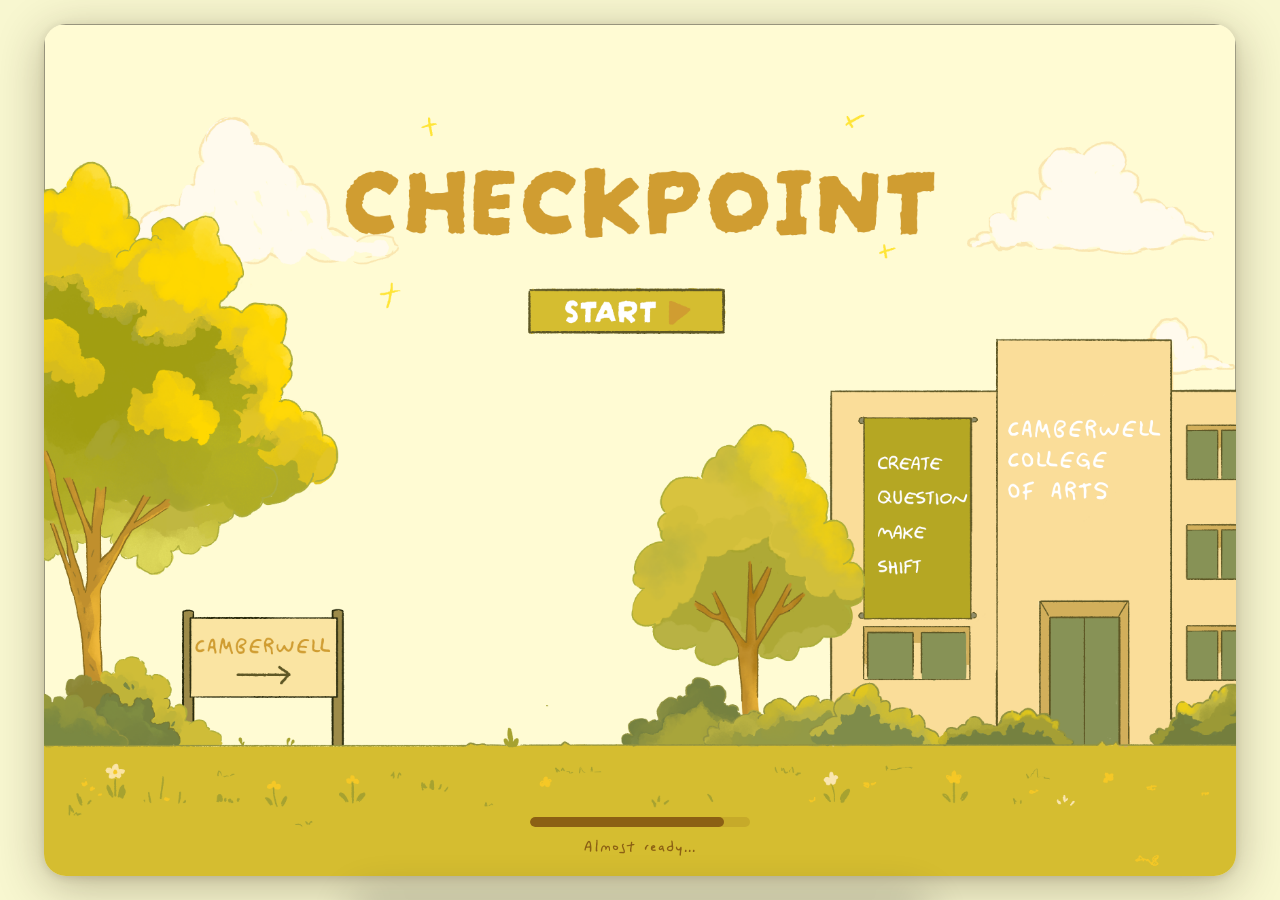
==== commit c1f3b9da: "drop changes" ====
--- a/index.html
+++ b/index.html
@@ -11,6 +11,7 @@
   <meta name="description" content="Explore memories, music, unfinished thoughts, and creative fragments left by Camberwell students."/>
   <!-- Connects the CSS file for styling -->
   <link rel="stylesheet" href="css/styles.css"/>
+  <link rel="stylesheet" href="css/your-drops.css"/>
 </head>
 <body>
 
@@ -32,7 +33,7 @@
     <button id="start-btn"
             aria-label="Enter the world"
             disabled
-            onclick="transitionTo('nickname')">
+            onclick="transitionTo('world')">
     </button>
 
     <!-- Boy walk — wrapper clips; each img shifted so character stays centred -->
@@ -132,13 +133,13 @@
       <span class="mzb-label">📋 Notice Board</span>
     </button>
 
-    <!-- Camera on tripod — upper centre → Camera Compass (photo links) -->
+    <!-- Camera on tripod — upper centre → Campus Camera (photo links) -->
     <button class="map-zone-btn mzb-camera" id="zone-camera-btn"
             style="left:50%;top:28%"
             onclick="openCameraCompass()"
-            aria-label="Open Camera Compass">
+            aria-label="Open Campus Camera">
       <span class="mzb-dot"></span>
-      <span class="mzb-label">📷 Camera Compass</span>
+      <span class="mzb-label">📷 Campus Camera</span>
     </button>
 
     <!-- Map page nature decor — sparse grass & flowers on empty green only -->
@@ -313,10 +314,10 @@
 <!-- ──────────────────────────────────────────────────────────────
      PANEL — CAMERA COMPASS (photo links / Instagram)
 ────────────────────────────────────────────────────────────────── -->
-<div id="panel-camera" role="dialog" aria-modal="true" aria-label="Camera Compass">
+<div id="panel-camera" role="dialog" aria-modal="true" aria-label="Campus Camera">
   <div class="camera-panel-inner">
     <div class="camera-panel-header">
-      <div class="camera-panel-title">📷 Camera Compass</div>
+      <div class="camera-panel-title">📷 Campus Camera</div>
       <button class="panel-close-btn cam-close" onclick="closeCameraCompass()" aria-label="Close">✕</button>
     </div>
     <p class="camera-panel-sub">Photos and moments shared by Camberwell students.</p>
@@ -371,7 +372,7 @@
     <!-- Back to map -->
     <button id="nb-back" onclick="closeNoticeBoard()" aria-label="Back to map"></button>
 
-    <!-- 6 sticky-note drop slots (populated by JS) -->
+    <!-- Text overlaid on the 6 illustrated sticky notes -->
     <div class="nb-slot" id="nb-slot-0"></div>
     <div class="nb-slot" id="nb-slot-1"></div>
     <div class="nb-slot" id="nb-slot-2"></div>
@@ -379,12 +380,13 @@
     <div class="nb-slot" id="nb-slot-4"></div>
     <div class="nb-slot" id="nb-slot-5"></div>
 
-    <!-- Write a note — overlaid on the illustrated card -->
-    <textarea id="nb-note-input"
-              maxlength="200"
-              placeholder="leave a thought…"></textarea>
-    <button   id="nb-post-btn"
-              onclick="submitNoticeBoardNote()"></button>
+    <!-- Clip wrapper — hard-clips textarea to the illustrated white box -->
+    <div id="nb-input-clip">
+      <textarea id="nb-note-input"
+                maxlength="250"
+                placeholder="Share a thought..."></textarea>
+    </div>
+    <button id="nb-post-btn" onclick="submitNoticeBoardNote()"></button>
 
   </div>
 </div>
@@ -560,15 +562,20 @@
     <!-- Invisible hit-target over the illustrated "← back to map" text -->
     <button id="leave-page-back" onclick="backToMap()" aria-label="Back to map"></button>
 
+    <!-- View gallery — hand-drawn pill (page 2) -->
+    <button id="leave-page-view-drops" type="button" onclick="openYourDropsPage()" aria-label="View your drops">your drops →</button>
+
     <!-- Invisible overlays — illustration provides all visual UI.
          #leave-page-form covers the whole dashed box; children are placed
          over the exact illustrated elements. -->
     <div id="leave-page-form">
 
-      <!-- Inline input sits over the illustrated white rectangle -->
-      <input id="lp-url-input" type="text"
-             placeholder="Paste a TikTok, YouTube, Spotify link..."
-             onkeydown="if(event.key==='Enter') submitLeavePageDrop()"/>
+      <!-- Clip wrapper — hard-clips the input to the white rectangle boundary -->
+      <div id="lp-input-clip">
+        <input id="lp-url-input" type="text"
+               placeholder="Paste a TikTok, YouTube, Spotify link..."
+               onkeydown="if(event.key==='Enter') submitLeavePageDrop()"/>
+      </div>
 
       <!-- Green drop it button -->
       <button class="lp-drop-btn" onclick="submitLeavePageDrop()" aria-label="Drop it"></button>
@@ -584,6 +591,71 @@
       <button class="lp-success-board" onclick="backToMap(); openNoticeBoard();">📋 See the Notice Board</button>
     </div>
 
+  </div>
+</div>
+
+
+<!-- ──────────────────────────────────────────────────────────────
+     SCREEN — YOUR DROPS (Leave a Drop Part 2)
+────────────────────────────────────────────────────────────────── -->
+<div class="screen" id="screen-your-drops">
+  <div id="yd-wrap">
+    <img id="yd-bg"
+         src="img/Leave%20a%20Drop/Leave%20a%20drop%20PART%202.png"
+         alt="Your drops"/>
+
+    <button type="button" id="yd-back" onclick="backToMap()" aria-label="Back to map"></button>
+
+    <div id="yd-ui">
+      <div class="yd-top-right">
+        <label class="yd-sort-wrap">
+          sort by:
+          <select id="yd-sort-select" aria-label="Sort by">
+            <option value="newest">newest</option>
+            <option value="oldest">oldest</option>
+          </select>
+        </label>
+        <div class="yd-filter-wrap">
+          <button type="button" id="yd-filter-btn" aria-label="Filter">filter ▾</button>
+          <div id="yd-filter-popup" hidden>
+            <button type="button" class="yd-filter-chip" data-ftype="images">images</button>
+            <button type="button" class="yd-filter-chip" data-ftype="videos">videos</button>
+            <button type="button" class="yd-filter-chip" data-ftype="audio">audio</button>
+            <button type="button" class="yd-filter-chip" data-ftype="playlists">playlists</button>
+          </div>
+        </div>
+      </div>
+
+      <header class="yd-header">
+        <h1 class="yd-title">your drops</h1>
+      </header>
+
+      <nav class="yd-tabs" aria-label="Categories">
+        <button type="button" class="yd-tab active" data-tab="all">all</button>
+        <button type="button" class="yd-tab" data-tab="songs">songs</button>
+        <button type="button" class="yd-tab" data-tab="playlists">playlists</button>
+        <button type="button" class="yd-tab" data-tab="films">films</button>
+        <button type="button" class="yd-tab" data-tab="memes">memes</button>
+        <button type="button" class="yd-tab" data-tab="clips">clips</button>
+      </nav>
+
+      <div id="yd-grid" aria-live="polite"></div>
+      <div id="yd-pagination"></div>
+
+      <section class="yd-collections-section" aria-label="Saved collections">
+        <div class="yd-collections-header">
+          <div>
+            <div class="yd-collections-title-wrap">
+              <h2 class="yd-collections-title">saved collections</h2>
+            </div>
+            <p class="yd-collections-sub">your favourite drops, all in one place</p>
+          </div>
+          <button type="button" id="yd-new-collection-btn">+ new collection</button>
+        </div>
+        <hr class="yd-collections-divider"/>
+        <div id="yd-collections-row"></div>
+      </section>
+    </div>
   </div>
 </div>
 
@@ -724,6 +796,30 @@
 <!-- Study lobby music -->
 <audio id="study-audio" loop preload="none"></audio>
 
+<!-- ── Intro overlay — shown once after loading, remembered in localStorage ── -->
+<div id="intro-overlay" style="display:none">
+  <img class="intro-flower intro-fl-tl" src="img/yellow-flowers.png" alt="">
+  <img class="intro-flower intro-fl-tr" src="img/flower.png"         alt="">
+  <img class="intro-flower intro-fl-bl" src="img/flower.png"         alt="">
+  <img class="intro-flower intro-fl-br" src="img/yellow-flowers.png" alt="">
+
+  <div id="intro-card">
+    <div id="intro-icon">🌿</div>
+    <h1 id="intro-title">how it works</h1>
+    <div id="intro-rule"></div>
+    <ul id="intro-list">
+      <li>move your avatar with <strong>arrow keys</strong> or click anywhere on the map</li>
+      <li>walk up to a zone and click it to enter a different part of campus</li>
+      <li>📚 <strong>library</strong> — set a focus timer &amp; study with others</li>
+      <li>✏️ <strong>leave a drop</strong> — share a song, TikTok, or link</li>
+      <li>📋 <strong>notice board</strong> — read &amp; post anonymous notes</li>
+      <li>📷 <strong>campus camera</strong> — upload a photo to the board</li>
+      <li>🎨 <strong>canvas room</strong> — draw, write, and create freely</li>
+    </ul>
+    <button id="intro-btn" onclick="dismissIntro()">let's explore →</button>
+  </div>
+</div>
+
 <!-- ── Scripts ──────────────────────────────────────────────── -->
 <script src="https://www.gstatic.com/firebasejs/10.14.1/firebase-app-compat.js"></script>
 <script src="https://www.gstatic.com/firebasejs/10.14.1/firebase-firestore-compat.js"></script>
@@ -732,6 +828,7 @@
 <script src="https://cdn.jsdelivr.net/npm/@supabase/supabase-js@2/dist/umd/supabase.js"></script>
 <script src="js/game.js"></script>
 <script src="js/drops.js"></script>
+<script src="js/your-drops.js"></script>
 <script src="js/app.js"></script>
 
 </body>
--- a/css/styles.css
+++ b/css/styles.css
@@ -41,6 +41,68 @@
 }
 
 /* ─── SCREEN SYSTEM ─────────────────────────────────────────────────────── */
+/* ─── INTRO OVERLAY — shown once after loading, never again ─────────────── */
+#intro-overlay {
+  position: fixed; inset: 0; z-index: 8000;
+  background: #2c471c;
+  display: flex; align-items: center; justify-content: center;
+  font-family: 'UglyDave', sans-serif;
+  overflow: hidden;
+  transition: opacity 0.5s ease;
+}
+#intro-overlay.intro-fading { opacity: 0; pointer-events: none; }
+
+.intro-flower { position: absolute; pointer-events: none; opacity: 0.65; }
+.intro-fl-tl { top: -25px; left: -25px;  width: clamp(100px,13vw,180px); transform: rotate(-10deg); }
+.intro-fl-tr { top: -15px; right: -25px; width: clamp(90px,11vw,160px);  transform: rotate(15deg) scaleX(-1); }
+.intro-fl-bl { bottom: -25px; left: -15px;  width: clamp(110px,14vw,190px); transform: rotate(8deg); }
+.intro-fl-br { bottom: -15px; right: -25px; width: clamp(100px,13vw,175px); transform: rotate(-15deg) scaleX(-1); }
+
+#intro-card {
+  background: #fdf8ec;
+  border-radius: 22px;
+  padding: clamp(24px,3.5vw,48px) clamp(22px,3.5vw,48px);
+  max-width: min(500px, 88vw);
+  width: 100%;
+  text-align: center;
+  box-shadow: 0 20px 72px rgba(0,0,0,0.48), 0 4px 14px rgba(0,0,0,0.18);
+  position: relative; z-index: 1;
+}
+#intro-icon { font-size: clamp(24px,3.5vw,40px); margin-bottom: 8px; }
+#intro-title {
+  font-family: 'UglyDave', sans-serif;
+  font-size: clamp(28px,5vw,52px);
+  color: #2c471c; letter-spacing: 0.04em; line-height: 1; margin-bottom: 14px;
+}
+#intro-rule {
+  width: 50%; height: 2px; margin: 0 auto 16px;
+  background: linear-gradient(to right, transparent, #c5d848, transparent);
+  border-radius: 1px;
+}
+#intro-list {
+  list-style: none; padding: 0; margin: 0 0 22px;
+  text-align: left; display: flex; flex-direction: column; gap: 8px;
+}
+#intro-list li {
+  font-family: 'UglyDave', sans-serif;
+  font-size: clamp(10px,1.1vw,14px);
+  color: #3a2a08; line-height: 1.5;
+  padding-left: 4px;
+}
+#intro-list strong { color: #2c471c; }
+#intro-btn {
+  background: #4a7a38; color: #fdf8ec;
+  border: none; border-radius: 100px;
+  padding: clamp(10px,1.3vw,14px) clamp(26px,3.5vw,44px);
+  font-family: 'UglyDave', sans-serif;
+  font-size: clamp(13px,1.4vw,18px);
+  letter-spacing: 0.03em; cursor: pointer;
+  box-shadow: 0 4px 0 #2e5a20;
+  transition: transform 0.12s, box-shadow 0.12s;
+}
+#intro-btn:hover  { transform: translateY(-2px); box-shadow: 0 6px 0 #2e5a20; }
+#intro-btn:active { transform: translateY(1px);  box-shadow: 0 2px 0 #2e5a20; }
+
 .screen {
   position: fixed; inset: 0;
   opacity: 0; pointer-events: none;
@@ -369,6 +431,13 @@
   display: flex;
   align-items: center;
   justify-content: center;
+}
+
+#screen-world.active {
+  display: flex;
+  pointer-events: auto;
+  visibility: visible;
+  z-index: 1;
 }
 
 /* Same aspect-ratio lock as arrival and leave-drop */
@@ -1110,6 +1179,21 @@
   display: flex;
   align-items: center;
   justify-content: center;
+  z-index: 40;
+}
+
+#screen-leave-page:not(.active) {
+  display: none !important;
+  pointer-events: none !important;
+  visibility: hidden !important;
+  z-index: -1 !important;
+}
+
+#screen-leave-page.active {
+  display: flex;
+  pointer-events: auto;
+  visibility: visible;
+  z-index: 40;
 }
 
 /* Same aspect-ratio lock as the other two screens. */
@@ -1173,24 +1257,30 @@
 }
 #lp-drag-zone.drag-over { background: rgba(255,255,255,0.35); }
 
-/* Inline input — sits over the illustrated white rectangle */
+/* Clip wrapper — exactly over the illustrated white rectangle (red circle area).
+   Starts after the cloud icon, ends before the "drop it" button. */
+#lp-input-clip {
+  position: absolute;
+  left: 16%; top: 58%; width: 54%; height: 11%;
+  overflow: hidden;
+  box-sizing: border-box;
+}
+/* Input fills the clip wrapper — transparent, no added styling */
 #lp-url-input {
   position: absolute;
-  left: 3%; top: 54%; width: 63%; height: 13%;
-  background: rgba(255, 252, 242, 0.90);
+  inset: 0;
+  width: 100%; height: 100%;
+  background: transparent;
   border: none;
   outline: none;
-  border-radius: 3px;
-  font-family: 'UglyDave', sans-serif;
-  font-size: clamp(7px, 0.85vw, 11px);
-  line-height: 1;
+  font-family: 'UglyDave', sans-serif;
+  font-size: clamp(8px, 0.88vw, 12px);
   color: #3a2a08;
-  padding: 0 5px;
+  padding: 0 6px;
   cursor: text;
   box-sizing: border-box;
-  overflow: hidden;
-}
-#lp-url-input::placeholder { color: rgba(90,58,16,0.38); }
+}
+#lp-url-input::placeholder { color: rgba(90,58,16,0.35); }
 
 /* Clickable link rendered inside an opened drop */
 .drop-link-wrap {
@@ -1206,13 +1296,13 @@
   cursor: pointer;
 }
 
-/* Green drop it button hit-target */
+/* Drop it button — transparent hit-target over the illustrated green pill */
 .lp-drop-btn {
   position: absolute;
-  left: 68%;
-  top: 54%;
-  width: 28%;
-  height: 13%;
+  left: 72%;
+  top: 58%;
+  width: 22%;
+  height: 11%;
   background: transparent;
   border: none;
   cursor: pointer;
@@ -1328,9 +1418,10 @@
 }
 .photo-slot {
   position: absolute;
-  overflow: hidden;
-  pointer-events: none;
-}
+  overflow: visible;      /* allow delete button to sit outside clip area */
+  pointer-events: none;
+}
+/* clip-path goes on the img so it clips the photo but NOT the delete button */
 .photo-slot img {
   width: 100%;
   height: 100%;
@@ -1338,48 +1429,45 @@
   object-position: center;
   display: block;
 }
-.photo-slot-1 {
-  left: 40.92%;
-  top: 33.10%;
-  width: 13.92%;
-  height: 20.04%;
-  clip-path: polygon(0% 4.5%, 97.2% 0%, 100% 95.2%, 3.9% 100%);
-}
-.photo-slot-2 {
-  left: 60.25%;
-  top: 33.59%;
-  width: 14.21%;
-  height: 18.87%;
-  clip-path: polygon(0% 0%, 100% 0%, 100% 100%, 0% 100%);
-}
-.photo-slot-3 {
-  left: 78.91%;
-  top: 33.52%;
-  width: 15.09%;
-  height: 20.18%;
-  clip-path: polygon(9.1% 0%, 100% 9.9%, 91.3% 100%, 0% 89.7%);
-}
-.photo-slot-4 {
-  left: 40.43%;
-  top: 63.23%;
-  width: 14.45%;
-  height: 19.49%;
-  clip-path: polygon(4.1% 0%, 100% 4.3%, 96.3% 100%, 0% 97.2%);
-}
-.photo-slot-5 {
-  left: 60.25%;
-  top: 63.65%;
-  width: 14.16%;
-  height: 19.14%;
-  clip-path: polygon(0% 0%, 100% 0%, 100% 100%, 0% 100%);
-}
-.photo-slot-6 {
-  left: 79.49%;
-  top: 62.47%;
-  width: 14.50%;
-  height: 21.01%;
-  clip-path: polygon(0% 7.9%, 92.3% 0%, 100% 92.8%, 4.7% 100%);
-}
+.photo-slot-1 { left:40.92%; top:33.10%; width:13.92%; height:20.04%; }
+.photo-slot-1 img { clip-path: polygon(0% 4.5%, 97.2% 0%, 100% 95.2%, 3.9% 100%); }
+
+.photo-slot-2 { left:60.25%; top:33.59%; width:14.21%; height:18.87%; }
+.photo-slot-2 img { clip-path: polygon(0% 0%, 100% 0%, 100% 100%, 0% 100%); }
+
+.photo-slot-3 { left:78.91%; top:33.52%; width:15.09%; height:20.18%; }
+.photo-slot-3 img { clip-path: polygon(9.1% 0%, 100% 9.9%, 91.3% 100%, 0% 89.7%); }
+
+.photo-slot-4 { left:40.43%; top:63.23%; width:14.45%; height:19.49%; }
+.photo-slot-4 img { clip-path: polygon(4.1% 0%, 100% 4.3%, 96.3% 100%, 0% 97.2%); }
+
+.photo-slot-5 { left:60.25%; top:63.65%; width:14.16%; height:19.14%; }
+.photo-slot-5 img { clip-path: polygon(0% 0%, 100% 0%, 100% 100%, 0% 100%); }
+
+.photo-slot-6 { left:79.49%; top:62.47%; width:14.50%; height:21.01%; }
+.photo-slot-6 img { clip-path: polygon(0% 7.9%, 92.3% 0%, 100% 92.8%, 4.7% 100%); }
+
+/* Delete button — top-right of each filled slot, always visible */
+.photo-del {
+  position: absolute;
+  top: 2%; right: 2%;
+  width: clamp(16px, 1.8vw, 22px);
+  height: clamp(16px, 1.8vw, 22px);
+  border-radius: 50%;
+  background: rgba(0,0,0,0.65);
+  color: #fff;
+  border: none;
+  cursor: pointer;
+  pointer-events: all;    /* override parent pointer-events:none */
+  z-index: 50;
+  font-size: clamp(9px, 1vw, 12px);
+  display: flex; align-items: center; justify-content: center;
+  box-shadow: 0 1px 4px rgba(0,0,0,0.5);
+  transition: background 0.12s, transform 0.1s;
+  line-height: 1;
+}
+.photo-del:hover  { background: rgba(180,30,20,0.90); transform: scale(1.15); }
+.photo-del:active { transform: scale(0.9); }
 
 /* ─── CANVAS SCREEN ──────────────────────────────────────────────────────── */
 #screen-canvas {
@@ -1760,7 +1848,7 @@
 #nb-wrap {
   position: relative;
   aspect-ratio: 1008 / 720;
-  width: min(calc(100vw - 56px), calc((100vh - 48px) * 1008 / 720));
+  width: min(100vw, calc(100vh * 1008 / 720));
   height: auto;
   overflow: hidden;
   border-radius: 22px;
@@ -1773,85 +1861,98 @@
 }
 #nb-back {
   position: absolute;
-  top: 3%; left: 2%;
-  width: 19%; height: 5%;
-  background: transparent; border: none; cursor: pointer; z-index: 20;
-}
-
-/* ── 6 sticky-note drop slots ── */
-/* Positions measured from the illustration (1008×720) */
+  top: 3%; left: 1.5%;
+  width: 15%; height: 4%;
+  background: transparent; border: none; cursor: pointer; z-index: 30;
+  border-radius: 4px;
+  transition: background 0.15s;
+}
+#nb-back:hover { background: rgba(0,0,0,0.10); }
+
+/* Post button disabled — not-allowed cursor when textarea is empty */
+#nb-post-btn { transition: opacity 0.2s; }
+#nb-post-btn.nb-btn-empty { cursor: not-allowed; opacity: 0.55; }
+
+/* ── Slots — transparent overlays on the 6 illustrated sticky notes ── */
 .nb-slot {
   position: absolute;
+  background: transparent;
   overflow: hidden;
   z-index: 10;
-  cursor: pointer;
-  padding: 10% 8% 8%;        /* inset from the illustrated note edges */
+  /* top padding clears the illustrated thumb-tack; sides/bottom stay inside note */
+  padding: 22% 9% 6%;
   box-sizing: border-box;
-  display: flex; flex-direction: column; gap: 4%;
-}
-.nb-slot:empty { pointer-events: none; }
-
-/* Row 1 */
-#nb-slot-0 { left: 34%;   top: 29%; width: 15%; height: 23%; }
-#nb-slot-1 { left: 51%;   top: 26%; width: 16%; height: 24%; }
-#nb-slot-2 { left: 69%;   top: 27%; width: 15%; height: 23%; }
+  display: flex;
+  flex-direction: column;
+  align-items: center;
+  justify-content: flex-start;
+  pointer-events: none;
+}
+/* Row 1 — measured from Notice Board.png */
+#nb-slot-0 { left: 33%; top: 28%; width: 16%; height: 24%; }
+#nb-slot-1 { left: 50%; top: 25%; width: 17%; height: 25%; }
+#nb-slot-2 { left: 68%; top: 26%; width: 16%; height: 24%; }
 /* Row 2 */
-#nb-slot-3 { left: 34%;   top: 57%; width: 15%; height: 22%; }
-#nb-slot-4 { left: 51%;   top: 55%; width: 16%; height: 23%; }
-#nb-slot-5 { left: 69%;   top: 54%; width: 15%; height: 23%; }
-
-.nb-slot-thumb {
-  width: 100%; flex: 1;
-  object-fit: cover; display: block; border-radius: 2px;
-}
+#nb-slot-3 { left: 33%; top: 56%; width: 16%; height: 23%; }
+#nb-slot-4 { left: 50%; top: 54%; width: 17%; height: 24%; }
+#nb-slot-5 { left: 68%; top: 53%; width: 16%; height: 24%; }
+
+/* Text printed on each illustrated note — clearly readable */
 .nb-slot-text {
   font-family: 'UglyDave', sans-serif;
-  font-size: clamp(7px, 0.78vw, 11px);
-  color: #2a1a04;
-  line-height: 1.35;
+  font-size: clamp(11px, 1.2vw, 17px);
+  line-height: 1.45;
+  text-align: center;
   word-break: break-word;
   overflow: hidden;
+  width: 100%;
   display: -webkit-box;
-  -webkit-line-clamp: 4;
+  -webkit-line-clamp: 5;
   -webkit-box-orient: vertical;
-  flex: 1;
-}
-.nb-slot-date {
-  font-family: 'UglyDave', sans-serif;
-  font-size: clamp(6px, 0.65vw, 9px);
-  color: rgba(42,26,4,0.45);
-  margin-top: auto;
-  flex-shrink: 0;
-}
-.nb-slot-icon {
-  font-size: clamp(14px, 1.8vw, 24px);
-  text-align: center;
-}
-
-/* ── Write-a-note: sits exactly over the illustrated white box ── */
+}
+/* Colours that read clearly against each illustrated note's background */
+#nb-slot-0 .nb-slot-text { color: #1e3a10; }   /* on green  */
+#nb-slot-1 .nb-slot-text { color: #3a2600; }   /* on yellow */
+#nb-slot-2 .nb-slot-text { color: #4a1028; }   /* on pink   */
+#nb-slot-3 .nb-slot-text { color: #4a1028; }   /* on pink   */
+#nb-slot-4 .nb-slot-text { color: #0e2040; }   /* on blue   */
+#nb-slot-5 .nb-slot-text { color: #3a2600; }   /* on yellow */
+
+/* Clip wrapper — exactly inside the illustrated white box border */
+#nb-input-clip {
+  position: absolute;
+  left: 6.5%; top: 64.5%;
+  width: 22%; height: 18%;
+  overflow: hidden;
+  box-sizing: border-box;
+  z-index: 20;
+}
 #nb-note-input {
   position: absolute;
-  left: 5.7%; top: 65%;
-  width: 23.5%; height: 19%;
+  inset: 0;
+  width: 100%; height: 100%;
   background: transparent;
   border: none; outline: none; resize: none;
   font-family: 'UglyDave', sans-serif;
-  font-size: clamp(8px, 0.92vw, 12px);
+  font-size: clamp(8px, 0.88vw, 12px);
   color: #2a1a04;
   line-height: 1.5;
-  padding: 5px 8px;
+  padding: 5px 10px;
   box-sizing: border-box;
-  z-index: 20;
-  overflow: hidden;          /* text never escapes the white box boundary */
-  display: block;
-}
-#nb-note-input::placeholder { color: rgba(42,26,4,0.32); }
-/* ── Post button: over the illustrated green "post anonymously" pill ── */
+  overflow: hidden;
+  word-break: break-word;
+}
+#nb-note-input::placeholder {
+  color: rgba(42,26,4,0.30);
+  font-size: clamp(7px, 0.8vw, 10px);
+}
+
+/* Post button — transparent hit-target exactly over the green "post anonymously" pill */
 #nb-post-btn {
   position: absolute;
-  left: 6.5%; top: 85.5%;
-  width: 22%; height: 5%;
-  background: transparent; border: none; cursor: pointer; z-index: 20;
+  left: 6%; top: 85%;
+  width: 21%; height: 4%;
+  background: transparent; border: none; cursor: pointer; z-index: 25;
 }
 
 .noticeboard-inner {
--- a/css/your-drops.css
+++ b/css/your-drops.css
@@ -0,0 +1,612 @@
+/* ── YOUR DROPS PAGE (Leave a Drop Part 2) ─────────────────────────────── */
+
+#screen-your-drops {
+  background: var(--sky);
+  display: flex;
+  align-items: center;
+  justify-content: center;
+  z-index: 40;
+}
+
+#screen-your-drops:not(.active) {
+  display: none !important;
+  pointer-events: none !important;
+  visibility: hidden !important;
+  z-index: -1 !important;
+}
+
+#screen-your-drops.active {
+  display: flex;
+  pointer-events: auto;
+  visibility: visible;
+  z-index: 40;
+}
+
+#yd-wrap {
+  position: relative;
+  aspect-ratio: 3508 / 2480;
+  width: min(calc(100vw - 56px), calc((100vh - 48px) * 3508 / 2480));
+  height: auto;
+  overflow: hidden;
+  border-radius: 22px;
+  box-shadow: 0 10px 48px rgba(42,26,4,0.30), 0 2px 8px rgba(42,26,4,0.12);
+}
+
+#yd-bg {
+  position: absolute;
+  inset: 0;
+  width: 100%;
+  height: 100%;
+  object-fit: fill;
+  display: block;
+  pointer-events: none;
+  user-select: none;
+}
+
+#yd-ui {
+  position: absolute;
+  inset: 0;
+  z-index: 10;
+  pointer-events: none;
+  font-family: 'UglyDave', sans-serif;
+  color: #354a2e;
+}
+
+#yd-ui button,
+#yd-ui input,
+#yd-ui select,
+#yd-ui .yd-card,
+#yd-ui .yd-col-card {
+  pointer-events: auto;
+}
+
+/* ── Invisible hit-target over illustrated "← back to map" ── */
+#yd-back {
+  position: absolute;
+  top: 1.5%;
+  left: 0.5%;
+  width: 12%;
+  height: 6%;
+  z-index: 20;
+  background: transparent;
+  border: none;
+  cursor: pointer;
+  padding: 0;
+}
+
+.yd-top-right {
+  position: absolute;
+  right: 4%;
+  top: 3%;
+  display: flex;
+  align-items: center;
+  gap: 12px;
+  pointer-events: none;
+}
+
+.yd-sort-wrap {
+  display: flex;
+  align-items: center;
+  gap: 6px;
+  font-size: clamp(12px, 1.1vw, 16px);
+  pointer-events: auto;
+}
+
+#yd-sort-select {
+  font-family: 'UglyDave', sans-serif;
+  font-size: clamp(12px, 1.1vw, 16px);
+  color: #354a2e;
+  background: rgba(253, 248, 236, 0.85);
+  border: 2px solid #5a6b44;
+  border-radius: 18px 14px 16px 12px;
+  padding: 4px 28px 4px 12px;
+  cursor: pointer;
+  outline: none;
+  appearance: none;
+  background-image: url("data:image/svg+xml,%3Csvg xmlns='http://www.w3.org/2000/svg' width='10' height='6'%3E%3Cpath d='M0 0l5 6 5-6z' fill='%23354a2e'/%3E%3C/svg%3E");
+  background-repeat: no-repeat;
+  background-position: right 10px center;
+}
+
+.yd-filter-wrap {
+  position: relative;
+  pointer-events: auto;
+}
+
+#yd-filter-btn {
+  font-family: 'UglyDave', sans-serif;
+  font-size: clamp(12px, 1.1vw, 16px);
+  color: #354a2e;
+  background: rgba(253, 248, 236, 0.85);
+  border: 2px solid #5a6b44;
+  border-radius: 14px 18px 12px 16px;
+  padding: 5px 14px;
+  cursor: pointer;
+}
+
+#yd-filter-popup {
+  position: absolute;
+  right: 0;
+  top: calc(100% + 6px);
+  background: rgba(253, 248, 236, 0.96);
+  border: 2px solid #5a6b44;
+  border-radius: 14px 10px 12px 16px;
+  padding: 10px 12px;
+  flex-direction: column;
+  gap: 6px;
+  min-width: 120px;
+  z-index: 50;
+  box-shadow: 0 4px 12px rgba(42,26,4,0.12);
+}
+
+#yd-filter-popup:not([hidden]) {
+  display: flex;
+}
+
+#yd-filter-popup[hidden] {
+  display: none;
+}
+
+.yd-filter-chip {
+  font-family: 'UglyDave', sans-serif;
+  font-size: clamp(12px, 1vw, 15px);
+  color: #354a2e;
+  background: transparent;
+  border: 1.5px dashed transparent;
+  border-radius: 8px;
+  padding: 4px 8px;
+  cursor: pointer;
+  text-align: left;
+}
+
+.yd-filter-chip.active,
+.yd-filter-chip:hover {
+  border-color: #5a6b44;
+  background: rgba(90, 107, 68, 0.12);
+}
+
+/* ── Header ── */
+.yd-header {
+  position: absolute;
+  left: 4%;
+  top: 9%;
+  padding-left: calc(clamp(18px, 1.8vw, 26px) + 8px);
+}
+
+.yd-title {
+  font-family: 'UglyDave', sans-serif;
+  font-size: clamp(22px, 2.4vw, 34px);
+  color: #354a2e;
+  letter-spacing: 0.02em;
+}
+
+/* ── Tabs ── */
+.yd-tabs {
+  position: absolute;
+  left: 4%;
+  top: 14.5%;
+  display: flex;
+  flex-wrap: wrap;
+  gap: 8px 14px;
+}
+
+.yd-tab {
+  font-family: 'UglyDave', sans-serif;
+  font-size: clamp(13px, 1.2vw, 18px);
+  color: #354a2e;
+  background: transparent;
+  border: none;
+  cursor: pointer;
+  padding: 4px 12px;
+  border-radius: 16px 12px 14px 10px;
+  transition: background 0.15s, transform 0.15s;
+}
+
+.yd-tab:hover {
+  transform: translateY(-1px) rotate(-0.5deg);
+}
+
+.yd-tab.active {
+  background: #5a6b44;
+  color: #fdf8ec;
+}
+
+/* ── Grid ── */
+#yd-grid {
+  position: absolute;
+  left: 4%;
+  top: 20%;
+  width: 92%;
+  height: 42%;
+  display: grid;
+  grid-template-columns: repeat(4, 1fr);
+  grid-template-rows: repeat(2, 1fr);
+  gap: clamp(8px, 1.2vw, 18px);
+}
+
+.yd-card {
+  position: relative;
+  background: rgba(253, 248, 236, 0.92);
+  border: 2.5px solid #5a6b44;
+  border-radius: 22px 16px 20px 14px;
+  display: flex;
+  flex-direction: column;
+  overflow: hidden;
+  transition: transform 0.2s ease;
+  min-height: 0;
+}
+
+.yd-card:not(.yd-card-empty):hover {
+  transform: rotate(-0.6deg) translateY(-2px);
+}
+
+.yd-card-empty {
+  background: rgba(253, 248, 236, 0.75);
+  pointer-events: none;
+}
+
+.yd-empty-inner {
+  flex: 1;
+  margin: 12%;
+  border: 2px dashed rgba(90, 107, 68, 0.35);
+  border-radius: 12px 16px 10px 14px;
+}
+
+.yd-card-preview {
+  position: relative;
+  flex: 1;
+  min-height: 0;
+  background: rgba(248, 242, 228, 0.9);
+  border-bottom: 2px solid rgba(90, 107, 68, 0.25);
+  cursor: pointer;
+  overflow: hidden;
+  display: flex;
+  align-items: center;
+  justify-content: center;
+}
+
+.yd-preview-img {
+  width: 100%;
+  height: 100%;
+  object-fit: cover;
+  display: block;
+}
+
+.yd-preview-embed {
+  width: 100%;
+  height: 100%;
+  border: none;
+  pointer-events: none;
+}
+
+.yd-preview-placeholder {
+  display: flex;
+  flex-direction: column;
+  align-items: center;
+  gap: 4px;
+  font-family: 'UglyDave', sans-serif;
+  font-size: clamp(11px, 1vw, 14px);
+  color: #5a6b44;
+  opacity: 0.85;
+}
+
+.yd-preview-placeholder span:first-child {
+  font-size: clamp(20px, 2vw, 28px);
+}
+
+.yd-play-icon {
+  position: absolute;
+  font-size: clamp(22px, 2.2vw, 32px);
+  color: rgba(53, 74, 46, 0.75);
+  pointer-events: none;
+}
+
+.yd-card-menu-btn {
+  position: absolute;
+  top: 6px;
+  right: 8px;
+  z-index: 5;
+  background: rgba(253, 248, 236, 0.8);
+  border: 1.5px solid rgba(90, 107, 68, 0.4);
+  border-radius: 50%;
+  width: 26px;
+  height: 26px;
+  font-size: 14px;
+  line-height: 1;
+  cursor: pointer;
+  color: #354a2e;
+  padding: 0;
+}
+
+.yd-card-menu {
+  position: absolute;
+  top: 34px;
+  right: 8px;
+  z-index: 20;
+  background: rgba(253, 248, 236, 0.98);
+  border: 2px solid #5a6b44;
+  border-radius: 10px 14px 12px 8px;
+  display: flex;
+  flex-direction: column;
+  min-width: 100px;
+  box-shadow: 0 4px 10px rgba(42,26,4,0.1);
+}
+
+.yd-card-menu button {
+  font-family: 'UglyDave', sans-serif;
+  font-size: clamp(11px, 1vw, 14px);
+  color: #354a2e;
+  background: transparent;
+  border: none;
+  padding: 7px 12px;
+  cursor: pointer;
+  text-align: left;
+}
+
+.yd-card-menu button:hover {
+  background: rgba(90, 107, 68, 0.12);
+}
+
+.yd-card-footer {
+  padding: 6px 8px 8px;
+  display: flex;
+  flex-direction: column;
+  gap: 2px;
+}
+
+.yd-card-title {
+  font-family: 'UglyDave', sans-serif;
+  font-size: clamp(11px, 1vw, 14px);
+  color: #354a2e;
+  background: transparent;
+  border: none;
+  border-bottom: 1px dashed rgba(90, 107, 68, 0.35);
+  outline: none;
+  width: 100%;
+  padding: 2px 0;
+}
+
+.yd-card-type {
+  font-family: 'UglyDave', sans-serif;
+  font-size: clamp(9px, 0.85vw, 11px);
+  color: rgba(53, 74, 46, 0.65);
+  text-transform: lowercase;
+}
+
+.yd-dragging {
+  opacity: 0.55;
+}
+
+/* ── Pagination ── */
+#yd-pagination {
+  position: absolute;
+  left: 0;
+  right: 0;
+  top: 63%;
+  display: flex;
+  align-items: center;
+  justify-content: center;
+  gap: 6px;
+  pointer-events: auto;
+}
+
+.yd-page-num,
+.yd-page-next {
+  font-family: 'UglyDave', sans-serif;
+  font-size: clamp(12px, 1.1vw, 16px);
+  color: #354a2e;
+  background: transparent;
+  border: none;
+  cursor: pointer;
+  padding: 4px 8px;
+  border-radius: 6px;
+}
+
+.yd-page-num.active {
+  background: #5a6b44;
+  color: #fdf8ec;
+}
+
+.yd-page-dots {
+  font-family: 'UglyDave', sans-serif;
+  color: #354a2e;
+  opacity: 0.6;
+}
+
+.yd-page-info {
+  font-family: 'UglyDave', sans-serif;
+  font-size: clamp(12px, 1.1vw, 16px);
+  color: rgba(53, 74, 46, 0.7);
+  font-style: italic;
+}
+
+/* ── Collections ── */
+.yd-collections-section {
+  position: absolute;
+  left: 4%;
+  top: 68%;
+  width: 92%;
+}
+
+.yd-collections-header {
+  display: flex;
+  align-items: flex-start;
+  justify-content: space-between;
+  margin-bottom: 10px;
+  pointer-events: auto;
+}
+
+.yd-collections-title-wrap {
+  padding-left: calc(clamp(18px, 1.8vw, 26px) + 8px);
+}
+
+.yd-collections-title {
+  font-family: 'UglyDave', sans-serif;
+  font-size: clamp(18px, 1.8vw, 26px);
+  color: #354a2e;
+}
+
+.yd-collections-sub {
+  font-family: 'UglyDave', sans-serif;
+  font-size: clamp(11px, 1vw, 14px);
+  color: rgba(53, 74, 46, 0.75);
+  margin-top: 2px;
+}
+
+#yd-new-collection-btn {
+  font-family: 'UglyDave', sans-serif;
+  font-size: clamp(11px, 1vw, 14px);
+  color: #fdf8ec;
+  background: #5a6b44;
+  border: 2px solid #4a5a36;
+  border-radius: 16px 12px 14px 10px;
+  padding: 6px 14px;
+  cursor: pointer;
+  white-space: nowrap;
+  transition: transform 0.15s;
+}
+
+#yd-new-collection-btn:hover {
+  transform: translateY(-1px) rotate(0.5deg);
+}
+
+.yd-collections-divider {
+  border: none;
+  border-top: 2px dashed rgba(90, 107, 68, 0.4);
+  margin: 0 0 12px;
+}
+
+#yd-collections-row {
+  display: grid;
+  grid-template-columns: repeat(6, 1fr);
+  gap: clamp(6px, 1vw, 14px);
+  pointer-events: auto;
+}
+
+.yd-col-card {
+  background: rgba(253, 248, 236, 0.88);
+  border: 2px solid #5a6b44;
+  border-radius: 16px 12px 14px 10px;
+  min-height: clamp(60px, 8vw, 90px);
+  padding: 8px;
+  display: flex;
+  flex-direction: column;
+  gap: 4px;
+  transition: transform 0.15s, background 0.15s;
+}
+
+.yd-col-card.yd-col-over {
+  background: rgba(90, 107, 68, 0.15);
+  transform: scale(1.02);
+}
+
+.yd-col-slot-empty {
+  pointer-events: none;
+}
+
+.yd-col-dashed {
+  flex: 1;
+  border-bottom: 2px dashed rgba(90, 107, 68, 0.35);
+  margin-top: auto;
+}
+
+.yd-col-name {
+  font-family: 'UglyDave', sans-serif;
+  font-size: clamp(10px, 0.95vw, 13px);
+  color: #354a2e;
+}
+
+.yd-col-drops {
+  display: flex;
+  flex-wrap: wrap;
+  gap: 3px;
+  flex: 1;
+}
+
+.yd-col-chip {
+  font-family: 'UglyDave', sans-serif;
+  font-size: clamp(8px, 0.75vw, 10px);
+  color: #354a2e;
+  background: rgba(90, 107, 68, 0.12);
+  border-radius: 6px;
+  padding: 2px 5px;
+}
+
+.yd-col-empty {
+  font-family: 'UglyDave', sans-serif;
+  font-size: clamp(8px, 0.75vw, 10px);
+  color: rgba(53, 74, 46, 0.5);
+  font-style: italic;
+}
+
+.yd-col-create {
+  background: rgba(253, 248, 236, 0.75);
+  border: 2px dashed #5a6b44;
+  border-radius: 14px 10px 12px 16px;
+  min-height: clamp(60px, 8vw, 90px);
+  display: flex;
+  flex-direction: column;
+  align-items: center;
+  justify-content: center;
+  gap: 4px;
+  cursor: pointer;
+  font-family: 'UglyDave', sans-serif;
+  font-size: clamp(10px, 0.95vw, 13px);
+  color: #354a2e;
+  transition: transform 0.15s;
+}
+
+.yd-col-create:hover {
+  transform: rotate(-0.5deg);
+  background: rgba(253, 248, 236, 0.95);
+}
+
+.yd-col-plus {
+  font-size: clamp(18px, 1.8vw, 24px);
+  line-height: 1;
+}
+
+/* Page 1 — view your drops button */
+#leave-page-view-drops {
+  position: absolute;
+  right: 3%;
+  top: 3%;
+  z-index: 25;
+  font-family: 'UglyDave', sans-serif;
+  font-size: clamp(10px, 1vw, 14px);
+  color: #fdf8ec;
+  background: #5a6b44;
+  border: 2px solid #4a5a36;
+  border-radius: 18px 14px 16px 12px;
+  padding: 6px 14px;
+  cursor: pointer;
+  pointer-events: auto;
+  transition: transform 0.15s;
+}
+
+#leave-page-view-drops:hover {
+  transform: translateY(-1px) rotate(0.6deg);
+}
+
+@media (max-width: 900px) {
+  #yd-grid {
+    grid-template-columns: repeat(2, 1fr);
+    grid-template-rows: repeat(4, 1fr);
+    height: 48%;
+  }
+
+  #yd-collections-row {
+    grid-template-columns: repeat(3, 1fr);
+  }
+}
+
+@media (max-width: 600px) {
+  #yd-wrap {
+    width: min(calc(100vw - 12px), calc((100vh - 12px) * 3508 / 2480));
+    border-radius: 12px;
+  }
+
+  #yd-grid {
+    grid-template-columns: 1fr 1fr;
+  }
+}
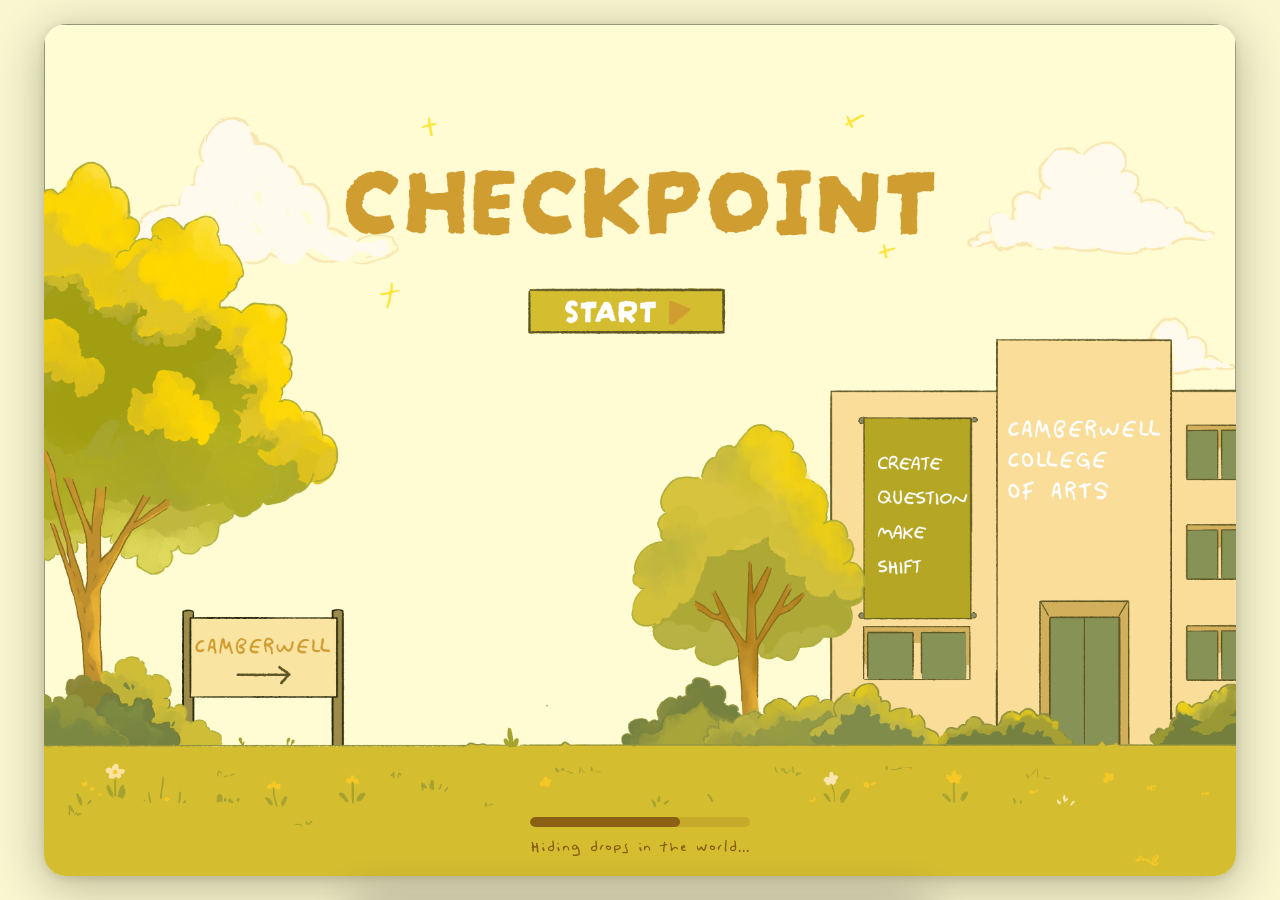
==== commit 0548dd9d: "Add notice board functionality and UI improvements - Introduced a new font 'UglyDaveRegular' for sti" ====
--- a/index.html
+++ b/index.html
@@ -33,7 +33,7 @@
     <button id="start-btn"
             aria-label="Enter the world"
             disabled
-            onclick="transitionTo('world')">
+            onclick="transitionTo('nickname')">
     </button>
 
     <!-- Boy walk — wrapper clips; each img shifted so character stays centred -->
@@ -370,23 +370,23 @@
     <img id="nb-bg" src="img/Notice%20Board/Notice%20Board.png" alt="Notice Board"/>
 
     <!-- Back to map -->
-    <button id="nb-back" onclick="closeNoticeBoard()" aria-label="Back to map"></button>
-
-    <!-- Text overlaid on the 6 illustrated sticky notes -->
-    <div class="nb-slot" id="nb-slot-0"></div>
-    <div class="nb-slot" id="nb-slot-1"></div>
-    <div class="nb-slot" id="nb-slot-2"></div>
-    <div class="nb-slot" id="nb-slot-3"></div>
-    <div class="nb-slot" id="nb-slot-4"></div>
-    <div class="nb-slot" id="nb-slot-5"></div>
+    <button type="button" id="nb-back" onclick="backToMap()" aria-label="Back to map"></button>
+
+    <!-- Sticky note containers — text renders inside each only -->
+    <div class="sticky-note" id="nb-slot-0"></div>
+    <div class="sticky-note" id="nb-slot-1"></div>
+    <div class="sticky-note" id="nb-slot-2"></div>
+    <div class="sticky-note" id="nb-slot-3"></div>
+    <div class="sticky-note" id="nb-slot-4"></div>
+    <div class="sticky-note" id="nb-slot-5"></div>
 
     <!-- Clip wrapper — hard-clips textarea to the illustrated white box -->
     <div id="nb-input-clip">
       <textarea id="nb-note-input"
-                maxlength="250"
-                placeholder="Share a thought..."></textarea>
-    </div>
-    <button id="nb-post-btn" onclick="submitNoticeBoardNote()"></button>
+                maxlength="200"
+                placeholder="leave a thought…"></textarea>
+    </div>
+    <button type="button" id="nb-post-btn"></button>
 
   </div>
 </div>
--- a/css/styles.css
+++ b/css/styles.css
@@ -1,5 +1,13 @@
 @font-face {
   font-family: 'UglyDave';
+  src: url('../assets/fonts/UglyDaveRegular.otf') format('opentype');
+  font-weight: normal;
+  font-style: normal;
+  font-display: swap;
+}
+
+@font-face {
+  font-family: 'UglyDaveRegular';
   src: url('../assets/fonts/UglyDaveRegular.otf') format('opentype');
   font-weight: normal;
   font-style: normal;
@@ -949,7 +957,8 @@
 /* Back to map hit-target — over the "< back to map" text */
 #study-back {
   position: absolute;
-  top: 1.5%; left: 0.5%;
+  top: calc(1.5% + 22px);
+  left: 0.5%;
   width: 16%; height: 6%;
   z-index: 20;
   background: transparent; border: none; cursor: pointer;
@@ -1222,7 +1231,7 @@
 /* ── Invisible hit-target over the illustrated "← back to map" text ── */
 #leave-page-back {
   position: absolute;
-  top: 1.5%;
+  top: calc(1.5% + 22px);
   left: 0.5%;
   width: 12%;
   height: 6%;
@@ -1380,7 +1389,8 @@
 }
 #cc-back {
   position: absolute;
-  top: 1.5%; left: 0.5%;
+  top: calc(1.5% + 22px);
+  left: 0.5%;
   width: 14%; height: 6%;
   background: transparent; border: none; cursor: pointer; z-index: 20;
 }
@@ -1698,7 +1708,7 @@
   /* ── Notice board ── */
   .noticeboard-inner   { padding: 16px 14px 24px; max-height: 90vh; }
   .noticeboard-pins    { gap: 10px; justify-content: center; }
-  .sticky-note         { width: 140px; min-height: 120px; font-size: 0.76rem; padding: 12px 10px 8px; }
+  .noticeboard-pins .sticky-note { width: 140px; min-height: 120px; font-size: 0.76rem; padding: 12px 10px 8px; }
 
   /* ── Camera compass ── */
   .camera-panel-inner  { padding: 16px 14px 24px; max-height: 90vh; }
@@ -1844,11 +1854,27 @@
 #screen-noticeboard {
   background: #3a5c3a;
   display: flex; align-items: center; justify-content: center;
-}
+  z-index: 40;
+}
+
+#screen-noticeboard:not(.active) {
+  display: none !important;
+  pointer-events: none !important;
+  visibility: hidden !important;
+  z-index: -1 !important;
+}
+
+#screen-noticeboard.active {
+  display: flex;
+  pointer-events: auto;
+  visibility: visible;
+  z-index: 40;
+}
+
 #nb-wrap {
   position: relative;
-  aspect-ratio: 1008 / 720;
-  width: min(100vw, calc(100vh * 1008 / 720));
+  aspect-ratio: 3508 / 2480;
+  width: min(calc(100vw - 56px), calc((100vh - 48px) * 3508 / 2480));
   height: auto;
   overflow: hidden;
   border-radius: 22px;
@@ -1858,71 +1884,154 @@
   position: absolute; inset: 0;
   width: 100%; height: 100%;
   object-fit: fill; display: block;
+  z-index: 1;
+  pointer-events: none;
 }
 #nb-back {
   position: absolute;
-  top: 3%; left: 1.5%;
-  width: 15%; height: 4%;
+  top: calc(2.4% + 26px);
+  left: 2%;
+  width: 16%;
+  height: 4.5%;
   background: transparent; border: none; cursor: pointer; z-index: 30;
-  border-radius: 4px;
-  transition: background 0.15s;
-}
-#nb-back:hover { background: rgba(0,0,0,0.10); }
+  pointer-events: auto;
+}
+
+/* Invisible back-to-map hit targets — no hover/focus overlay */
+#nb-back:hover,
+#nb-back:focus,
+#nb-back:active,
+#leave-page-back:hover,
+#leave-page-back:focus,
+#leave-page-back:active,
+#study-back:hover,
+#study-back:focus,
+#study-back:active,
+#cc-back:hover,
+#cc-back:focus,
+#cc-back:active {
+  background: transparent;
+  outline: none;
+}
 
 /* Post button disabled — not-allowed cursor when textarea is empty */
 #nb-post-btn { transition: opacity 0.2s; }
 #nb-post-btn.nb-btn-empty { cursor: not-allowed; opacity: 0.55; }
 
-/* ── Slots — transparent overlays on the 6 illustrated sticky notes ── */
-.nb-slot {
-  position: absolute;
+/* ── Sticky notes — anchored to coloured post-its on PSD 3508×2480 ── */
+#nb-wrap .sticky-note {
+  position: absolute;
+  width: 14%;
+  height: 24%;
   background: transparent;
   overflow: hidden;
-  z-index: 10;
-  /* top padding clears the illustrated thumb-tack; sides/bottom stay inside note */
-  padding: 22% 9% 6%;
+  z-index: 15;
+  margin: 0;
+  padding: 0;
+  box-sizing: border-box;
+  pointer-events: none;
+  display: flex;
+  align-items: center;
+  justify-content: center;
+  box-shadow: none;
+  border-radius: 0;
+  cursor: default;
+  min-height: 0;
+  transform: none;
+  transition: none;
+}
+
+#nb-wrap .sticky-note::before {
+  display: none;
+  content: none;
+}
+
+#nb-wrap .sticky-note:hover {
+  transform: none;
+  box-shadow: none;
+}
+
+/* Row 1: green, yellow, pink */
+#nb-slot-0 { left: 43%; top: 18%; }
+#nb-slot-1 { left: 62%; top: 18%; }
+#nb-slot-2 { left: 81%; top: 18%; }
+/* Row 2: pink, blue, yellow */
+#nb-slot-3 { left: 43%; top: 56%; }
+#nb-slot-4 { left: 62%; top: 56%; }
+#nb-slot-5 { left: 81%; top: 56%; }
+
+/* Note text — centred inside sticky note only */
+#nb-wrap .sticky-note .note-text {
+  position: absolute;
+  left: 44%;
+  top: 0;
+  height: 100%;
+  transform: translateX(-50%);
+  width: 78%;
+  max-width: 78%;
+  padding: 10px;
   box-sizing: border-box;
   display: flex;
-  flex-direction: column;
   align-items: center;
-  justify-content: flex-start;
-  pointer-events: none;
-}
-/* Row 1 — measured from Notice Board.png */
-#nb-slot-0 { left: 33%; top: 28%; width: 16%; height: 24%; }
-#nb-slot-1 { left: 50%; top: 25%; width: 17%; height: 25%; }
-#nb-slot-2 { left: 68%; top: 26%; width: 16%; height: 24%; }
-/* Row 2 */
-#nb-slot-3 { left: 33%; top: 56%; width: 16%; height: 23%; }
-#nb-slot-4 { left: 50%; top: 54%; width: 17%; height: 24%; }
-#nb-slot-5 { left: 68%; top: 53%; width: 16%; height: 24%; }
-
-/* Text printed on each illustrated note — clearly readable */
-.nb-slot-text {
-  font-family: 'UglyDave', sans-serif;
-  font-size: clamp(11px, 1.2vw, 17px);
-  line-height: 1.45;
+  justify-content: center;
   text-align: center;
+  font-family: 'UglyDaveRegular', 'UglyDave', sans-serif;
+  color: #31451f;
+  font-size: clamp(14px, 1.2vw, 26px);
+  line-height: 1.3;
+  word-wrap: break-word;
+  overflow-wrap: break-word;
   word-break: break-word;
   overflow: hidden;
-  width: 100%;
-  display: -webkit-box;
-  -webkit-line-clamp: 5;
-  -webkit-box-orient: vertical;
-}
-/* Colours that read clearly against each illustrated note's background */
-#nb-slot-0 .nb-slot-text { color: #1e3a10; }   /* on green  */
-#nb-slot-1 .nb-slot-text { color: #3a2600; }   /* on yellow */
-#nb-slot-2 .nb-slot-text { color: #4a1028; }   /* on pink   */
-#nb-slot-3 .nb-slot-text { color: #4a1028; }   /* on pink   */
-#nb-slot-4 .nb-slot-text { color: #0e2040; }   /* on blue   */
-#nb-slot-5 .nb-slot-text { color: #3a2600; }   /* on yellow */
-
-/* Clip wrapper — exactly inside the illustrated white box border */
+  pointer-events: none;
+  margin: 0;
+}
+
+#nb-wrap .sticky-note .note-delete {
+  position: absolute;
+  top: 5%;
+  right: 7%;
+  width: clamp(20px, 1.8vw, 28px);
+  height: clamp(20px, 1.8vw, 28px);
+  padding: 0;
+  border: none;
+  background: transparent;
+  font-family: 'UglyDaveRegular', 'UglyDave', sans-serif;
+  font-size: clamp(16px, 1.4vw, 22px);
+  line-height: 1;
+  color: rgba(49, 69, 31, 0.5);
+  cursor: pointer;
+  pointer-events: auto;
+  z-index: 20;
+  display: flex;
+  align-items: center;
+  justify-content: center;
+  transform: rotate(4deg);
+  opacity: 0.85;
+}
+#nb-wrap .sticky-note .note-delete:hover,
+#nb-wrap .sticky-note .note-delete:focus {
+  color: rgba(49, 69, 31, 0.85);
+  opacity: 1;
+  outline: none;
+}
+
+/* Remove orphaned / legacy text anywhere on the notice board */
+#nb-wrap > .note-text,
+#nb-wrap > .nb-slot-text,
+#screen-noticeboard > .note-text,
+.nb-slot-text {
+  display: none !important;
+  visibility: hidden !important;
+}
+
+/* Clip wrapper — white inner area of beige write box */
 #nb-input-clip {
   position: absolute;
-  left: 6.5%; top: 64.5%;
-  width: 22%; height: 18%;
+  left: 8%;
+  top: 64.5%;
+  width: 14.5%;
+  height: 11.5%;
   overflow: hidden;
   box-sizing: border-box;
   z-index: 20;
@@ -1930,29 +2039,37 @@
 #nb-note-input {
   position: absolute;
   inset: 0;
-  width: 100%; height: 100%;
+  width: 100%;
+  height: 100%;
+  font-family: 'UglyDaveRegular', 'UglyDave', sans-serif;
+  color: #354a2e;
   background: transparent;
-  border: none; outline: none; resize: none;
-  font-family: 'UglyDave', sans-serif;
-  font-size: clamp(8px, 0.88vw, 12px);
-  color: #2a1a04;
-  line-height: 1.5;
-  padding: 5px 10px;
+  border: none;
+  outline: none;
+  resize: none;
+  padding-top: 12px;
+  padding-left: 10px;
+  padding-right: 8px;
+  padding-bottom: 6px;
   box-sizing: border-box;
+  font-size: clamp(10px, 1vw, 14px);
+  line-height: 1.4;
   overflow: hidden;
   word-break: break-word;
+  pointer-events: auto;
 }
 #nb-note-input::placeholder {
-  color: rgba(42,26,4,0.30);
-  font-size: clamp(7px, 0.8vw, 10px);
+  color: rgba(53, 74, 46, 0.45);
+  font-size: clamp(9px, 0.95vw, 13px);
 }
 
 /* Post button — transparent hit-target exactly over the green "post anonymously" pill */
 #nb-post-btn {
   position: absolute;
-  left: 6%; top: 85%;
-  width: 21%; height: 4%;
+  left: 5.5%; top: 84%;
+  width: 20%; height: 4%;
   background: transparent; border: none; cursor: pointer; z-index: 25;
+  pointer-events: auto;
 }
 
 .noticeboard-inner {
@@ -2065,7 +2182,7 @@
 }
 .cam-pin-btn { width: 100%; margin-top: 4px; }
 
-.sticky-note {
+.noticeboard-pins .sticky-note {
   width: 160px;
   min-height: 140px;
   padding: 14px 12px 10px;
@@ -2081,13 +2198,13 @@
   display: flex; flex-direction: column; justify-content: space-between;
   word-break: break-word;
 }
-.sticky-note:hover {
+.noticeboard-pins .sticky-note:hover {
   transform: scale(1.06) rotate(0deg) !important;
   box-shadow: 5px 8px 20px rgba(0,0,0,0.4);
   z-index: 2;
 }
 /* Pin at top */
-.sticky-note::before {
+.noticeboard-pins .sticky-note::before {
   content: '';
   position: absolute; top: -8px; left: 50%; transform: translateX(-50%);
   width: 12px; height: 12px;
@@ -2095,15 +2212,15 @@
   border-radius: 50%;
   box-shadow: 0 2px 4px rgba(0,0,0,0.4);
 }
-.sticky-note .sn-text {
+.noticeboard-pins .sticky-note .sn-text {
   flex: 1; font-size: 0.8rem; overflow: hidden;
   display: -webkit-box; -webkit-line-clamp: 6; -webkit-box-orient: vertical;
 }
-.sticky-note .sn-footer {
+.noticeboard-pins .sticky-note .sn-footer {
   margin-top: 8px; font-size: 0.68rem; opacity: 0.6;
   display: flex; justify-content: space-between; align-items: flex-end;
 }
-.sticky-note .sn-mood { font-size: 0.72rem; }
+.noticeboard-pins .sticky-note .sn-mood { font-size: 0.72rem; }
 .sn-yellow  { background: #fef08a; }
 .sn-pink    { background: #fda4af; }
 .sn-blue    { background: #bae6fd; }
--- a/css/your-drops.css
+++ b/css/your-drops.css
@@ -63,7 +63,7 @@
 /* ── Invisible hit-target over illustrated "← back to map" ── */
 #yd-back {
   position: absolute;
-  top: 1.5%;
+  top: calc(1.5% + 22px);
   left: 0.5%;
   width: 12%;
   height: 6%;
@@ -72,6 +72,13 @@
   border: none;
   cursor: pointer;
   padding: 0;
+}
+
+#yd-back:hover,
+#yd-back:focus,
+#yd-back:active {
+  background: transparent;
+  outline: none;
 }
 
 .yd-top-right {
